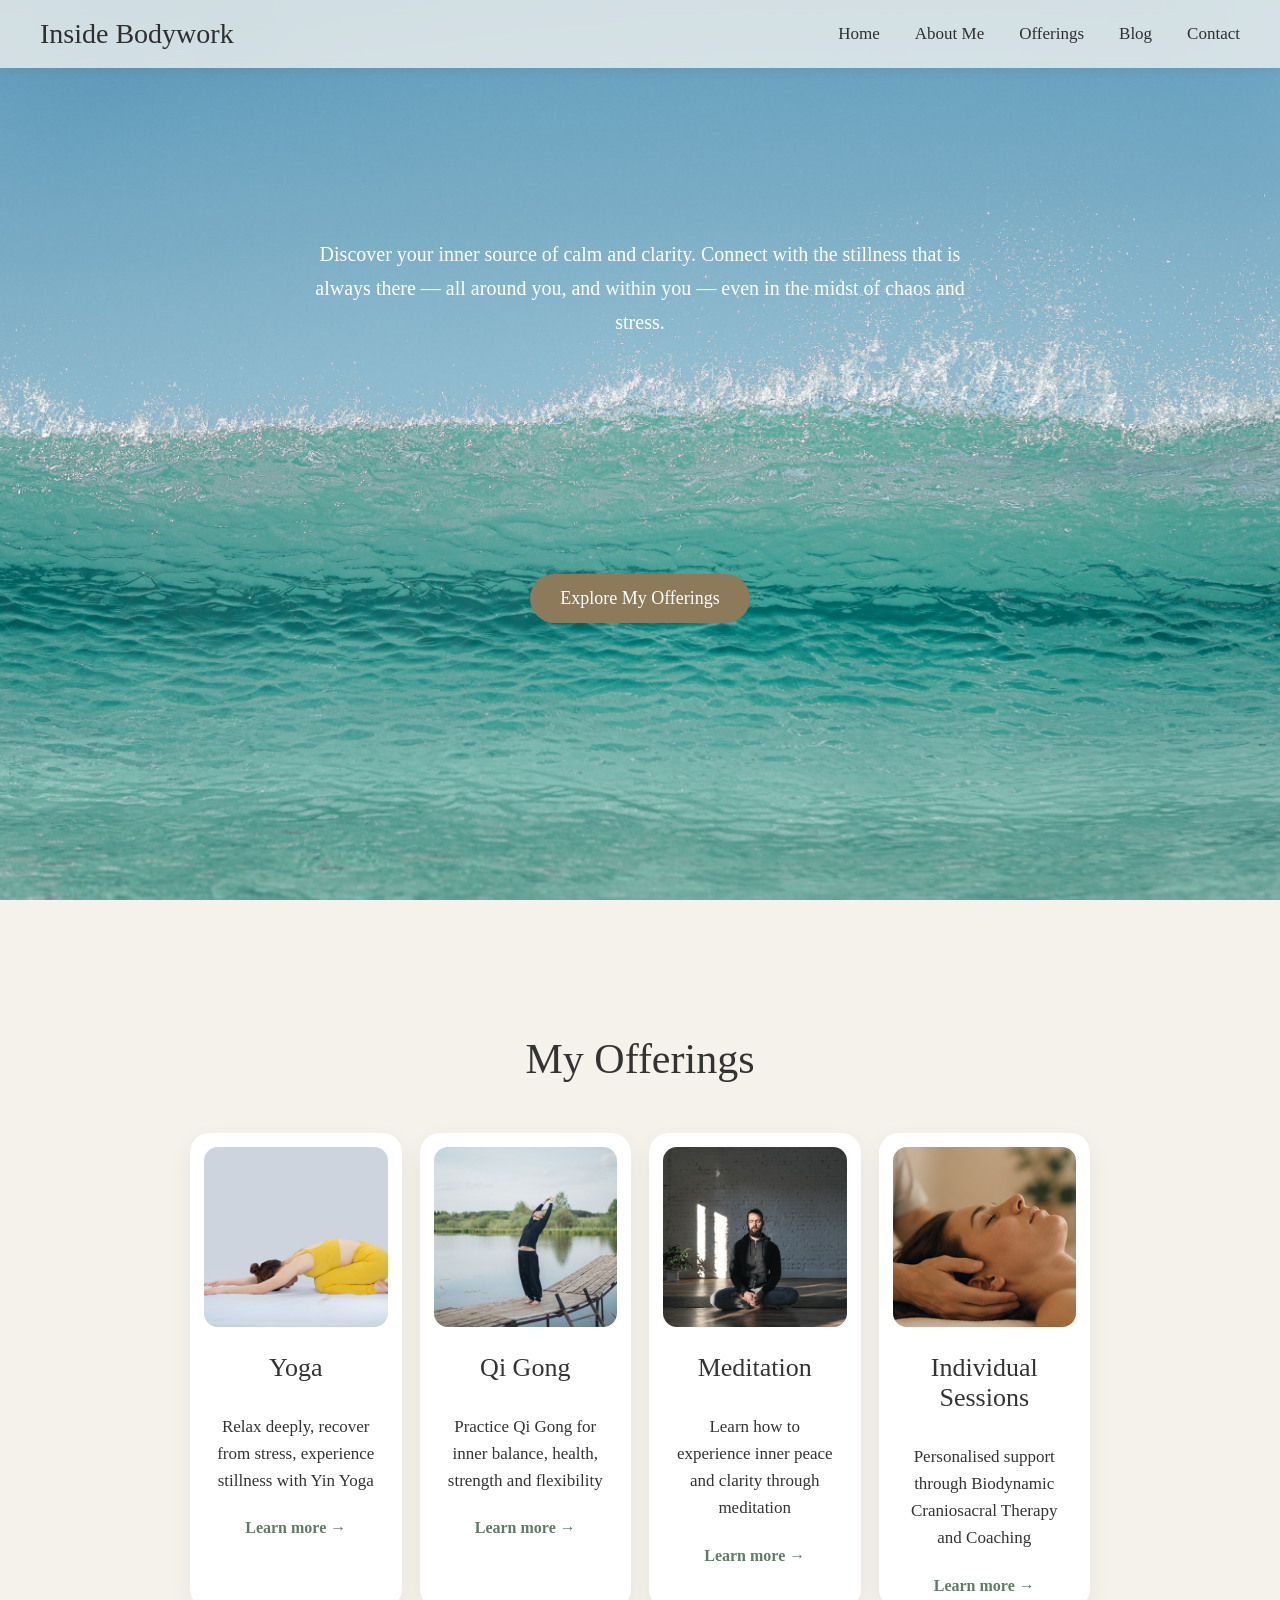
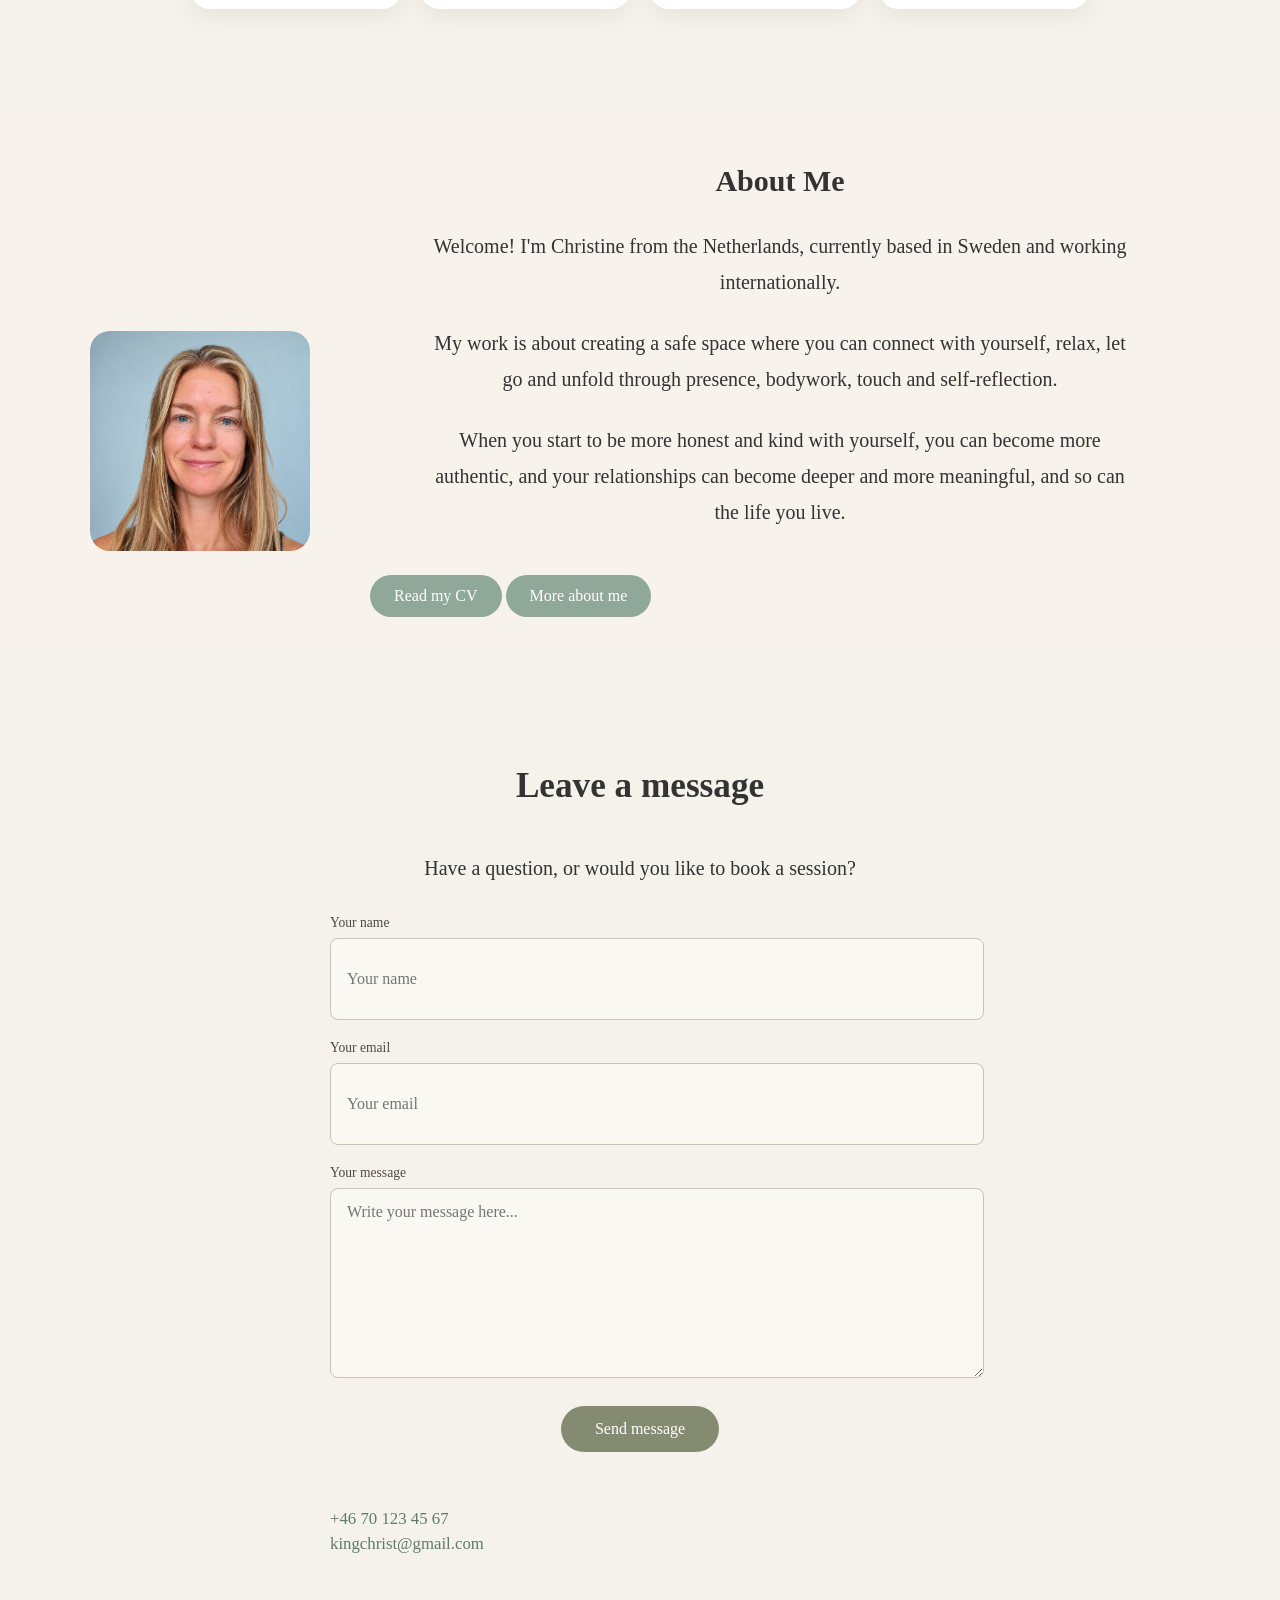
==== index.html @ ffc97d66 "f" ====
<!DOCTYPE html>
<html lang="sv">
<head>
    <meta charset="UTF-8">
    <meta name="viewport" content="width=device-width, initial-scale=1.0">
    <title>Hitta tillbaka till dig själv</title>

    <link rel="stylesheet" href="css/style.css">
</head>

<body>

<header>
    <nav>
        <div class="logo">Inside Bodywork</div>

        <div class="menu-toggle">☰</div>

<ul class="menu">
    <li><a href="#home">Home</a></li>
    <li><a href="#about">About Me</a></li>
    <li><a href="#offerings">Offerings</a></li>
    <li><a href="blog.html">Blog</a></li>
    <li><a href="#contact">Contact</a></li>
</ul>
    </nav>
</header>


<!-- HOME -->
<section id="home" class="hero">


<p>
Discover your inner source of calm and clarity. Connect with the stillness that is always there — all around you, and within you — even in the midst of chaos and stress.
</p>

<!--
<a href="read-more.html" class="read-more">
    Read more
</a>
-->

    <a href="#offerings" class="button">Explore My Offerings</a>


</section>


<!-- MY OFFERINGS -->
<section id="offerings" class="offerings">

    <h2>My Offerings</h2>

    <div class="offering-cards">

        <div class="offering-card">
            <img src="images/Yoga.jpg" alt="Yoga">
            <h3>Yoga</h3>

            <p>
                Relax deeply, recover from stress, experience stillness with Yin Yoga
            </p>

            <a href="yoga.html" class="offering-link">Learn more →</a>
        </div>


        <div class="offering-card">
            <img src="images/QiGong2.jpg" alt="Qi Gong">
            <h3>Qi Gong</h3>

            <p>
                Practice Qi Gong for inner balance, health, strength and flexibility
            </p>

            <a href="QiGong.html" class="offering-link">Learn more →</a>
        </div>


        <div class="offering-card">
            <img src="images/Meditate2.jpg" alt="Meditation">
            <h3>Meditation</h3>

            <p>
                Learn how to experience inner peace and clarity through meditation 
        
            </p>

            <a href="meditation.html" class="offering-link">Learn more →</a>
        </div>


        <div class="offering-card individual">
            <img src="images/Cranio3.png" alt="Individual Sessions">
            <h3>Individual Sessions</h3>

            <p>
                Personalised support through Biodynamic Craniosacral Therapy and Coaching
            </p>

            <a href="individual-sessions.html" class="offering-link">
                Learn more →
            </a>
        </div>

    </div>

</section>


<!-- ABOUT ME -->
<section id="about" class="about">

    <div class="about-container">

        <div class="about-image">
            <img src="images/MEprofile.png" alt="Christine">
        </div>

        <div class="about-text">

            <h2>About Me</h2>

 <p>Welcome! I'm Christine from the Netherlands, currently based in Sweden and working internationally.</p>

<p>
    My work is about creating a safe space where you can
    connect with yourself, relax, let go and unfold through presence,
    bodywork, touch and self-reflection.
</p>

<p>
    When you start to be more honest and kind with yourself, you can become
    more authentic, and your relationships can become deeper and more meaningful,
    and so can the life you live.
</p>
            <a href="CV.html" class="about-button">
    Read my CV
</a>

<a href="MoreAboutMe.html" class="about-button">
    More about me
</a>

        </div>

    </div>

</section>


<!-- CONTACT -->
<section id="contact" class="contact">

    <h2>Leave a message</h2>

    <p>
    <p>
    Have a question, or would you like to book a session?
</p>
    </p>

    <form
    action="https://formspree.io/f/xnpnvbzo"
    method="POST"
    class="contact-form"
>

        <div class="contact-field">
            <label for="name">Your name</label>
            <input
                type="text"
                id="name"
                name="name"
                placeholder="Your name"
                required
            >
        </div>

        <div class="contact-field">
            <label for="email">Your email</label>
            <input
                type="email"
                id="email"
                name="email"
                placeholder="Your email"
                required
            >
        </div>

        <div class="contact-field">
            <label for="message">Your message</label>
            <textarea
                id="message"
                name="message"
                rows="6"
                placeholder="Write your message here..."
                required
            ></textarea>
        </div>

        <button type="submit" class="contact-button">
            Send message
        </button>

    </form>

    <div class="contact-details">

        <p>
            <a href="tel:+46701234567">
                +46 70 123 45 67
            </a>
        </p>

        <p>
            <a href="mailto:kingchrist@gmail.com">
                kingchrist@gmail.com
            </a>
        </p>



    </div>

</section>


<script>

const menuToggle = document.querySelector(".menu-toggle");
const menu = document.querySelector(".menu");

// Open and close the main menu
menuToggle.addEventListener("click", (event) => {
    event.stopPropagation();
    menu.classList.toggle("active");

    if (menu.classList.contains("active")) {
        menuToggle.textContent = "✕";
    } else {
        menuToggle.textContent = "☰";
    }
});

// Menu items
document.querySelectorAll(".menu > li > a").forEach(link => {

    link.addEventListener("click", function(e) {

        const parent = this.parentElement;

        // If this menu item has a submenu
        if (parent.classList.contains("dropdown")) {

            if (window.innerWidth <= 768) {
                e.preventDefault();
                parent.classList.toggle("open");
            }

            return;
        }

        // If this menu item has no submenu, close the menu
    menu.classList.remove("active");
menuToggle.textContent = "☰";

    });
});


// Submenu items
document.querySelectorAll(".submenu a").forEach(link => {

    link.addEventListener("click", () => {
        menu.classList.remove("active");
        menuToggle.textContent = "☰";
    });

});
// Close menu when clicking outside
document.addEventListener("click", (event) => {
    if (
        menu.classList.contains("active") &&
        !menu.contains(event.target) &&
        !menuToggle.contains(event.target)
    ) {
        menu.classList.remove("active");
        menuToggle.textContent = "☰";
    }
});
</script>

</body>
</html>
---- css/style.css ----
body {
    margin: 0;
    background: #f5f2eb;
    color: #333;
    font-family: Georgia, serif;
}

h1 {
    text-align: center;
    margin-top: 120px;
    font-size: 60px;
    font-weight: normal;
}

p {
    width: 700px;
    max-width: 90%;
    margin: 30px auto;
    text-align: center;
    font-size: 20px;
    line-height: 1.7;
}

/* ---------- Navigation ---------- */

header {
    position: fixed;
    top: 0;
    width: 100%;
    background: rgba(248,246,242,0.75);
    backdrop-filter: blur(8px);
    box-shadow: 0 2px 12px rgba(0,0,0,0.06);
    z-index: 1000;
}

nav {
    max-width: 1200px;
    margin: auto;
    padding: 18px 40px;
    display: flex;
    justify-content: space-between;
    align-items: center;
    position: relative;
}

.logo {
    font-size: 28px;
    font-weight: 500;
    color: #2F2F2F;
}

.menu {
    display: flex;
    list-style: none;
    gap: 35px;
    margin: 0;
    padding: 0;
}

.menu li {
    list-style: none;
}

.menu a {
    text-decoration: none;
    color: #2F2F2F;
    font-size: 17px;
    transition: color .3s;
}

.menu a:hover {
    color: #6F8A69;
}

.menu-toggle {
    display: none;
    font-size: 32px;
    cursor: pointer;
}

/* ---------- Dropdown menu ---------- */

.dropdown {
    position: relative;
}

.submenu {
    display: none;
    position: absolute;
    top: 100%;
    left: 0;
    background: white;
    min-width: 240px;
    list-style: none;
    padding: 10px 0;
    margin: 0;
    border-radius: 10px;
    box-shadow: 0 8px 20px rgba(0,0,0,0.12);
    z-index: 1000;
}

.submenu li {
    padding: 0;
}

.submenu a {
    display: block;
    padding: 12px 20px;
    color: #2F2F2F;
    text-decoration: none;
    font-size: 16px;
}

.submenu a:hover {
    background: #f8f5ef;
    color: #6F8A69;
}

.dropdown:hover .submenu {
    display: block;
}

/* ---------- Mobile navigation ---------- */

@media (max-width: 768px) {

    nav {
        padding: 18px 20px;
    }

    .menu-toggle {
        display: block;
    }

    .menu {
        display: none;
        position: absolute;
        top: 70px;
        left: 0;
        right: 0;
        width: 100%;
        background: #f8f5ef;
        flex-direction: column;
        align-items: center;
        gap: 22px;
        padding: 25px 0;
        box-shadow: 0 10px 20px rgba(0,0,0,.08);
    }

    .menu.active {
        display: flex;
    }

    .dropdown {
        width: 100%;
        text-align: center;
    }

    .dropdown.open .submenu {
        display: block;
    }

    .dropdown > a {
        cursor: pointer;
    }

    .submenu {
        position: static;
        width: 90%;
        margin: 10px auto 0;
        padding: 8px 0;
        background: #fff;
        border-radius: 14px;
        box-shadow: 0 8px 18px rgba(0,0,0,0.08);
    }

    .submenu li {
        width: 100%;
    }

    .submenu a {
        display: block;
        padding: 14px 18px;
        text-align: center;
        font-size: 16px;
        color: #444;
        border-bottom: 1px solid #ececec;
    }

    .submenu li:last-child a {
        border-bottom: none;
    }

    .submenu a:hover {
        background: #f8f5ef;
        color: #6F8A69;
    }
}

/* ---------- Hero ---------- */

.hero {
    height: 100vh;
    background-image: url("../images/Sea (2).jpg");
    background-size: cover;
    background-position: center;
    background-repeat: no-repeat;
    display: flex;
    flex-direction: column;
    justify-content: center;
    align-items: center;
    text-align: center;
    color: white;
    position: relative;
}

.hero::before {
    content: "";
    position: absolute;
    inset: 0;
    pointer-events: none;
}

.hero h1,
.hero p,
.hero .button {
    position: relative;
    z-index: 2;
}

.hero h1 {
    font-size: 40px;
}

.button {
    display: inline-block;
    margin-top: 35px;
    padding: 14px 30px;
    background: #8C7A5B;
    color: white;
    text-decoration: none;
    border-radius: 30px;
    font-size: 18px;
    transition: background 0.3s ease;
}

.button:hover {
    background: #5b7356;
}

/* ---------- About ---------- */

.about {
    padding: 30px 40px;
    background: #F7F2EB;
}

.about h2 {
    text-align: center;
    font-size: 30px;
    margin-bottom: 30px;
}

.about p {
    max-width: 800px;
    margin: 0 auto;
    text-align: center;
    font-size: 20px;
    line-height: 1.8;
}

.about-container {
    max-width: 1100px;
    margin: 0 auto;
    display: flex;
    align-items: center;
    gap: 60px;
}

.about-image img {
    width: 220px;
    height: auto;
    border-radius: 20px;
    margin-top: 130px;
}

.about-text {
    flex: 1;
}

/* ---------- How I Work ---------- */

.how {
    padding: 120px 40px;
    background: #f8f5ef;
    text-align: center;
}

.how h2 {
    font-size: 32px;
    margin-bottom: 70px;
}

.cards {
    max-width: 1200px;
    margin: auto;
    display: flex;
    gap: 30px;
    justify-content: center;
    flex-wrap: wrap;
}

.card {
    background: white;
    width: 320px;
    padding: 40px 30px;
    border-radius: 18px;
    box-shadow: 0 10px 25px rgba(0,0,0,0.08);
    transition: 0.3s;
}

.card:hover {
    transform: translateY(-8px);
    box-shadow: 0 20px 40px rgba(0,0,0,0.12);
}

.card h3 {
    margin-bottom: 20px;
    font-size: 26px;
}

.card p {
    margin: 0;
    font-size: 18px;
    line-height: 1.8;
}

/* ---------- Mobile homepage ---------- */

@media (max-width: 768px) {

    .about-container {
        display: flex;
        flex-direction: column;
        align-items: center;
        gap: 30px;
        width: 100%;
        max-width: 100%;
    }

    .about-image {
        margin-bottom: 30px;
    }

    .about-image img {
        width: 180px;
        margin-top: 40px;
    }

    .about-text {
        flex: none;
        width: 100%;
        max-width: 100%;
        padding: 0 20px;
        box-sizing: border-box;
    }

    .about p {
        width: auto;
        max-width: 100%;
        font-size: 20px;
    }

    .cards {
        flex-direction: column;
        align-items: center;
    }

    .card {
        width: 90%;
        margin-bottom: 25px;
    }

    .hero h1 {
        font-size: 40px;
    }

    .hero p {
        width: 90%;
        font-size: 20px;
    }

    .button {
        font-size: 20px;
        padding: 18px 30px;
    }
}

/* ---------- Construction message ---------- */

.construction {
    text-align: center;
    font-size: 20px;
    color: #c5c5c5 !important;
    margin-top: 30px;
    font-style: italic;
    letter-spacing: 0.5px;
}

/* ---------- Therapy section ---------- */

.therapy-section {
    max-width: 900px;
    margin: 0 auto;
    padding: 60px 20px;
    scroll-margin-top: 0px;
}

.therapy-image {
    display: flex;
    justify-content: center;
    margin: 40px 0;
}

.therapy-image img {
    width: 100%;
    max-width: 500px;
    height: auto;
    border-radius: 12px;
}

.therapy-content h2 {
    text-align: center;
    margin-bottom: 30px;
    font-size: 28px;
}

.therapy-content p {
    line-height: 1.8;
    margin-bottom: 22px;
}

/* ---------- Blog ---------- */

.blog-post {
    max-width: 900px;
    margin: 80px auto;
    background: white;
    border-radius: 18px;
    overflow: hidden;
    box-shadow: 0 10px 30px rgba(0,0,0,.08);
}

.blog-image {
    width: 50%;
    display: block;
    margin: 30px auto;
    border-radius: 12px;
}

.blog-post h2 {
    margin: 35px 40px 10px;
    font-size: 42px;
}

.blog-date {
    margin: 0 40px 20px;
    color: #888;
    font-style: italic;
}

.blog-post p {
    margin: 0 40px 30px;
    line-height: 1.8;
}

.blog-post .button {
    margin: 0 40px 40px;
    display: inline-block;
}

/* ---------- About / CV button ---------- */

.about-button {
    display: inline-block;
    margin-top: 20px;
    padding: 12px 24px;
    background-color: #8fa89a;
    color: white;
    text-decoration: none;
    border-radius: 25px;
    font-size: 16px;
    transition: all 0.3s ease;
}

.about-button:hover {
    background-color: #718c7e;
    transform: translateY(-2px);
}

/* ---------- CV page ---------- */

.cv-page {
    max-width: 900px;
    margin: 60px auto;
    padding: 0 40px;
    text-align: left;
}

.cv-page h1 {
    text-align: center;
    font-size: 48px;
    margin-bottom: 25px;
}

.cv-page h2 {
    text-align: left;
    font-size: 25px;
    margin-top: 50px;
    margin-bottom: 25px;
    text-decoration: underline;
}

.cv-page h2.cv-subtitle {
    text-decoration: none !important;
    font-size: 21px;
}

.cv-page h3 {
    text-align: left;
    font-size: 20px;
    margin-top: 35px;
    margin-bottom: 18px;
}

.cv-page .cv-intro {
    text-align: left;
    font-size: 17px;
    line-height: 1.5;
    margin-top: 0;
    margin-bottom: 8px;
}

.cv-page p {
    text-align: left;
    font-size: 16px;
    line-height: 1.5;
    margin: 0 0 8px 0;
}

/* ---------- CV mobile ---------- */

@media (max-width: 768px) {

    .cv-page {
        padding: 0 20px;
    }

    .cv-page .cv-intro {
        width: 100%;
        max-width: 100%;
        box-sizing: border-box;
    }
}
.therapy-title {
    font-size: 32px;
    font-weight: normal;
}
/* ---------- Approach page ---------- */

.approach-page {
    max-width: 800px;
    margin: 100px auto;
    padding: 40px;
    text-align: center;
}

.approach-page h1 {
    margin-top: 0;
    font-size: 42px;
    font-weight: normal;
    line-height: 1.3;
}

.approach-page p {
    max-width: 700px;
    font-size: 19px;
    line-height: 1.8;
    margin: 30px auto;
}

.approach-page .about-button {
    margin-top: 30px;
}
/* My Offerings */

.offerings {
    padding: 100px 40px;
    background: #f5f2eb;
    text-align: center;
}

.offerings h2 {
    font-size: 42px;
    font-weight: normal;
    margin-bottom: 50px;
}

.offering-cards {
    width: 900px;
    max-width: 90%;
    margin: 0 auto;
    display: grid;
    grid-template-columns: repeat(4, minmax(0, 1fr));
    gap: 18px;
}

.offering-card {
    background: #ffffff;
    padding: 14px;
    border-radius: 20px;
    box-shadow: 0 8px 25px rgba(0, 0, 0, 0.06);
}


.offering-card img {
    width: 100%;
    height: 180px;
    object-fit: cover;
    object-position: center 70%;
    border-radius: 14px;
}

.offering-card h3 {
    font-size: 26px;
    font-weight: normal;
    margin: 22px 0 15px;
}

.offering-card p {
    font-size: 17px;
    line-height: 1.6;
    margin-bottom: 25px;
}

.offering-link {
    color: #607b68;
    text-decoration: none;
    font-weight: bold;
}

@media (max-width: 600px) {

    .offering-cards {
        grid-template-columns: 1fr;
        width: 100%;
        max-width: 300px;
        margin: 0 auto;
    }

    .offering-card {
        min-width: 0;
    }

    .approach-page p {
        max-width: 320px;
        margin-left: auto;
        margin-right: auto;
    }

    .approach-page h1 {
        font-size: 32px;
    }
 .hero {
    padding-top: 80px;
    box-sizing: border-box;
}   

}
.contact a {
    color: #607b68;
    text-decoration: none;
}

.contact a:hover {
    color: #4f6856;
}
.contact {
    text-align: center;
}

.contact h2 {
    text-align: center;
}

/* Contact form */

.contact-form {
    max-width: 650px;
    margin: 40px auto 60px;
    display: flex;
    flex-direction: column;
    gap: 22px;
    text-align: left;
}

.contact-field {
    display: flex;
    flex-direction: column;
    gap: 8px;
}

.contact-field label {
    font-size: 0.95rem;
}

.contact-field input,
.contact-field textarea {
    width: 100%;
    padding: 15px 16px;
    border: 1px solid #c9c2b5;
    border-radius: 8px;
    background: #f8f5ef;
    font-family: inherit;
    font-size: 1rem;
    color: inherit;
    outline: none;
}

.contact-field textarea {
    min-height: 150px;
    resize: vertical;
}

.contact-field input:focus,
.contact-field textarea:focus {
    border-color: #8b8878;
}

.contact-button {
    align-self: center;
    padding: 15px 38px;
    border: none;
    border-radius: 50px;
    background: #7d8268;
    color: white;
    font-family: inherit;
    font-size: 1rem;
    cursor: pointer;
    transition: opacity 0.2s ease;
}

.contact-button:hover {
    opacity: 0.85;
}

.contact-details {
    margin-top: 30px;
    text-align: center;
}

/* Refined contact section */

.contact {
    padding: 90px 20px 70px;
    text-align: center;
}

.contact h2 {
    font-size: 2.2rem;
    margin-bottom: 20px;
}

.contact > p:first-of-type {
    margin-bottom: 45px;
}

.contact-form {
    max-width: 620px;
    margin: 0 auto 55px;
    display: flex;
    flex-direction: column;
    gap: 20px;
    text-align: left;
}

.contact-field {
    display: flex;
    flex-direction: column;
    gap: 7px;
}

.contact-field label {
    font-size: 0.85rem;
    color: #4f4a42;
}

.contact-field input,
.contact-field textarea {
    width: 100%;
    padding: 14px 16px;
    border: 1px solid #c9c2b5;
    border-radius: 8px;
    background: #faf8f3;
    font-family: inherit;
    font-size: 1rem;
    color: #3f3a34;
}

.contact-field input {
    height: 52px;
}

.contact-field textarea {
    min-height: 160px;
}

.contact-field input:focus,
.contact-field textarea:focus {
    border-color: #8b8878;
    outline: none;
}

.contact-button {
    align-self: center;
    margin-top: 8px;
    padding: 14px 34px;
    border: none;
    border-radius: 50px;
    background: #858b70;
    color: white;
    font-family: inherit;
    font-size: 1rem;
    cursor: pointer;
}

.contact-button:hover {
    opacity: 0.88;
}

.contact-details {
    text-align: left;
    font-size: 0.9rem;
    line-height: 1.8;
    margin-top: 10px;
}

.contact-details p {
    margin: 8px 0;
}
/* Align contact details to the left */
.contact .contact-details {
    max-width: 620px;
    margin: 20px auto 0;
    text-align: left !important;
}

.contact .contact-details p {
    text-align: left !important;
    margin: 10px 0;
}
.contact > p:first-of-type {
    font-size: 1rem;
}
.contact .contact-details {
    max-width: 620px;
    margin: 25px auto 0;
    text-align: left;
    font-size: 0.82rem;
    line-height: 1.5;
}

.contact .contact-details p {
    margin: 4px 0;
}
/* Final contact details styling */

.contact .contact-details {
    max-width: 620px !important;
    margin: 25px auto 0 !important;
    text-align: left !important;
    font-size: 1.05rem !important;
    line-height: 1.4 !important;
}

.contact .contact-details p {
    margin: 2px 0 !important;
    padding: 0 !important;
    text-align: left !important;
    font-size: 1.05rem !important;
    line-height: 1.4 !important;
}

.contact .contact-details a {
    font-size: 1.05rem !important;
}
.hero > p:not(.construction) {
    transform: translateY(-120px);
}

.hero .button {
    transform: translateY(50px);
}

@media (max-width: 600px) {

    .hero > p:not(.construction) {
        position: relative;
        top: -30px;
    }

    .contact-form {
        max-width: 300px;
        margin: 0 auto;
    }

    .contact-form input,
    .contact-form textarea {
        width: 100%;
        box-sizing: border-box;
    }

   .contact-details {
    width: 300px;
    max-width: calc(100% - 40px);
    margin: 30px auto 0;
    text-align: left;
    box-sizing: border-box;
}

}
.more-about-me-page {
    text-align: center;
}
.cv-page h1 {
    font-size: 42px;
    font-weight: normal;
    text-align: left;
    margin-left: 0;
}
.about-text p {
    margin-bottom: 25px;
}
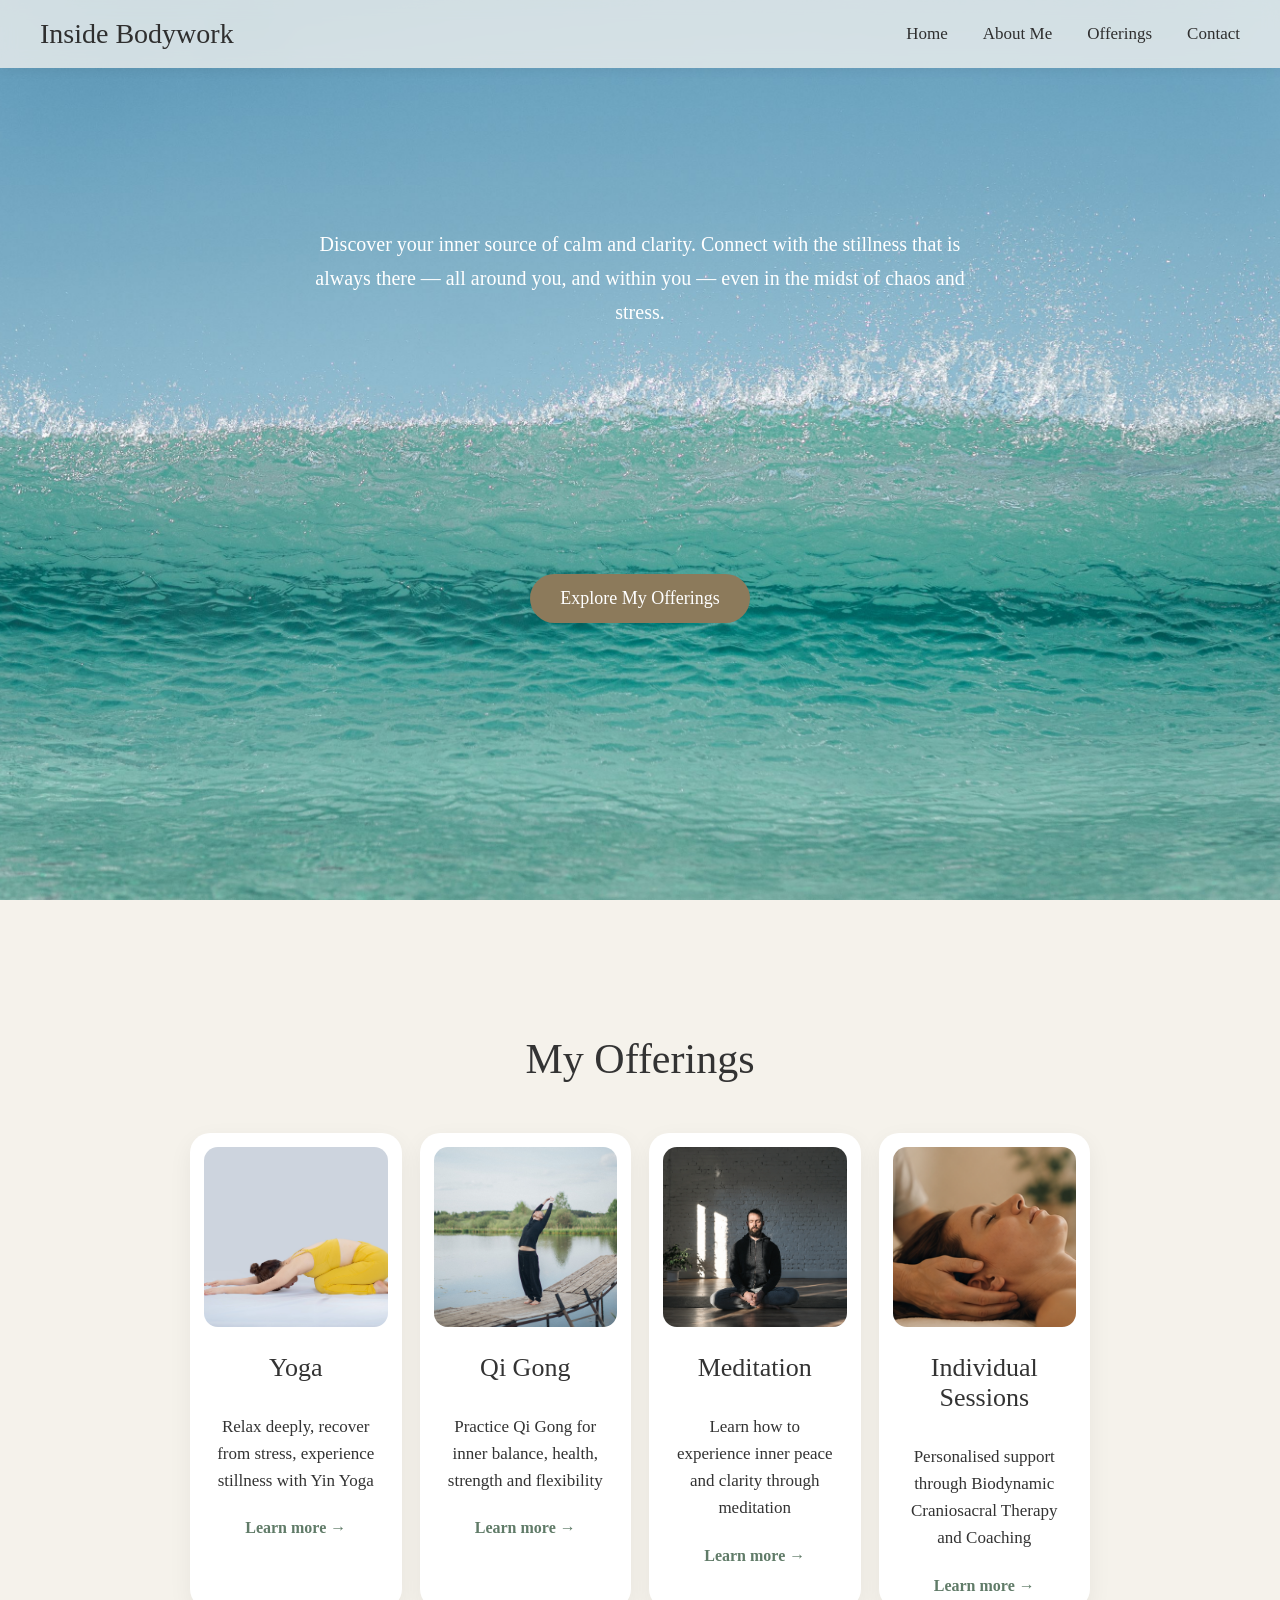
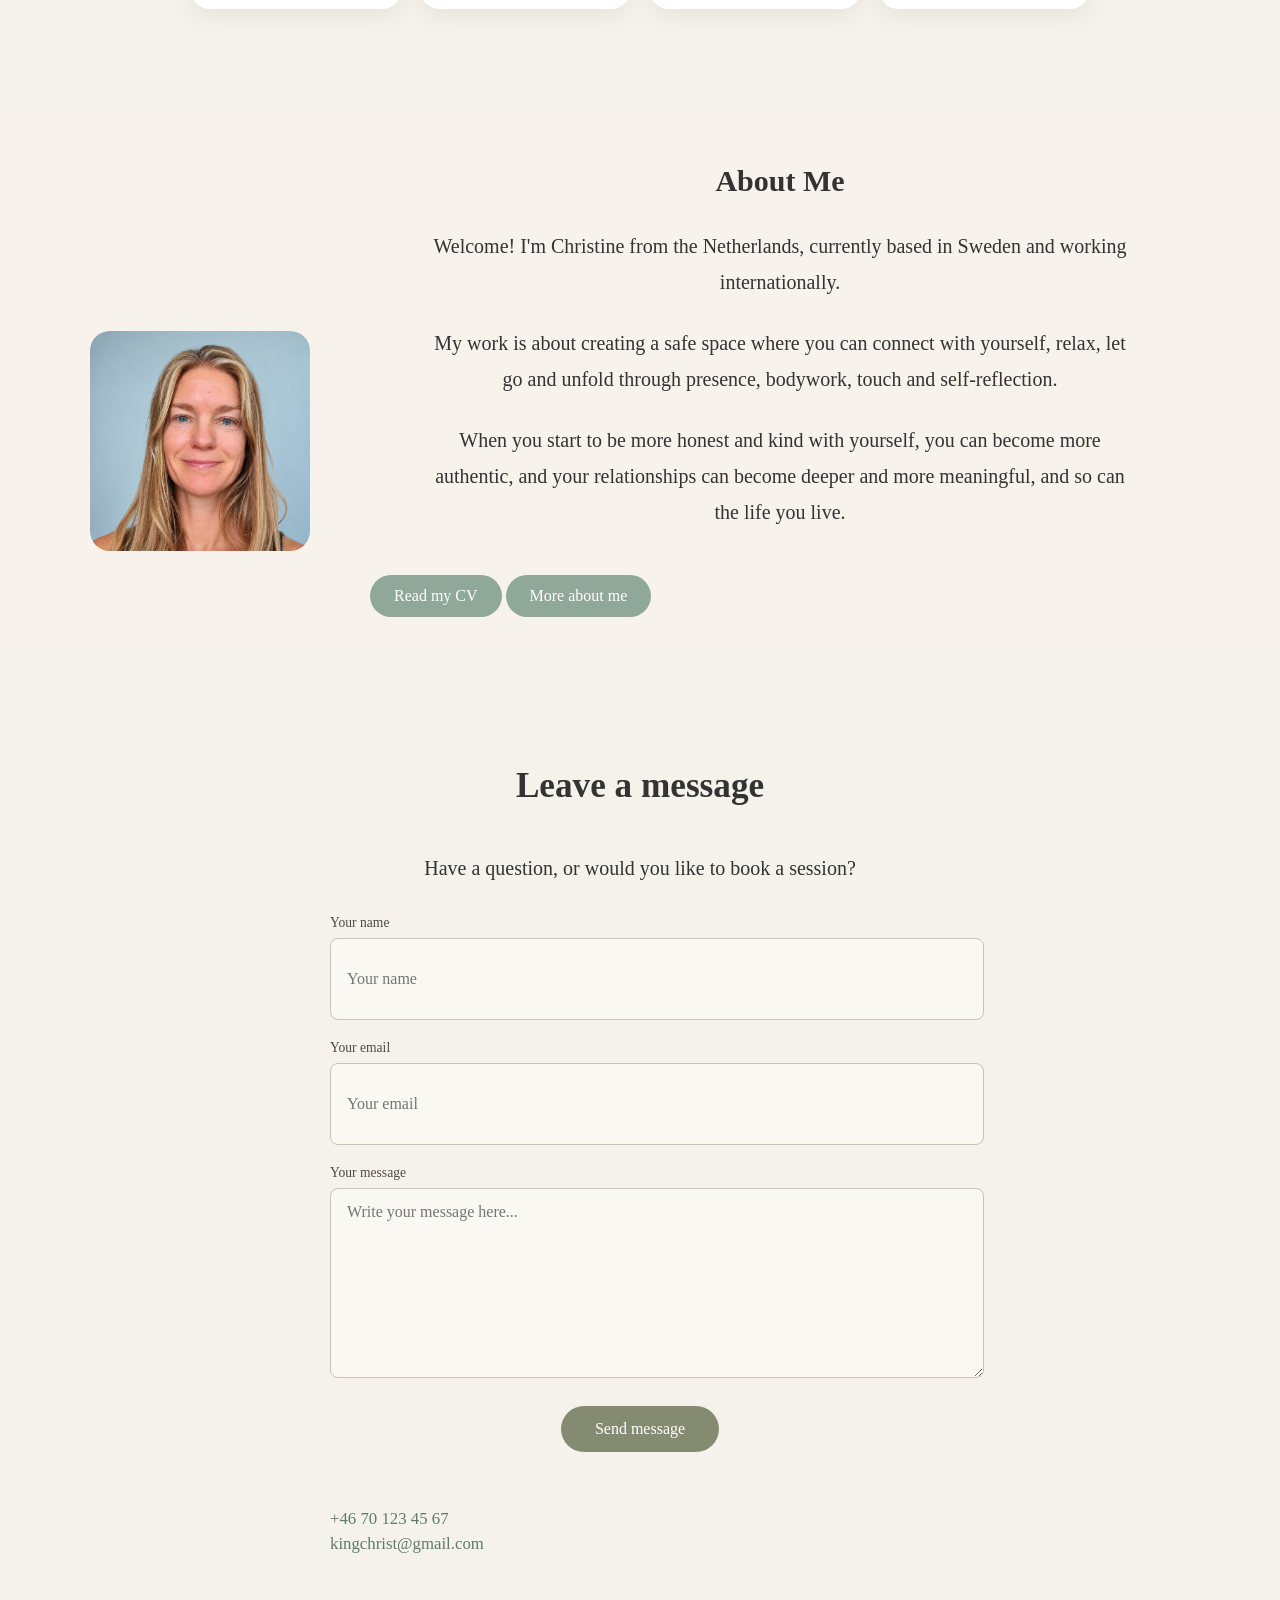
==== commit 152fa707: "g" ====
--- a/index.html
+++ b/index.html
@@ -20,7 +20,7 @@
     <li><a href="#home">Home</a></li>
     <li><a href="#about">About Me</a></li>
     <li><a href="#offerings">Offerings</a></li>
-    <li><a href="blog.html">Blog</a></li>
+    <!-- <li><a href="blog.html">Blog</a></li> -->
     <li><a href="#contact">Contact</a></li>
 </ul>
     </nav>
--- a/css/style.css
+++ b/css/style.css
@@ -895,7 +895,7 @@
     font-size: 1.05rem !important;
 }
 .hero > p:not(.construction) {
-    transform: translateY(-120px);
+    transform: translateY(-130px);
 }
 
 .hero .button {
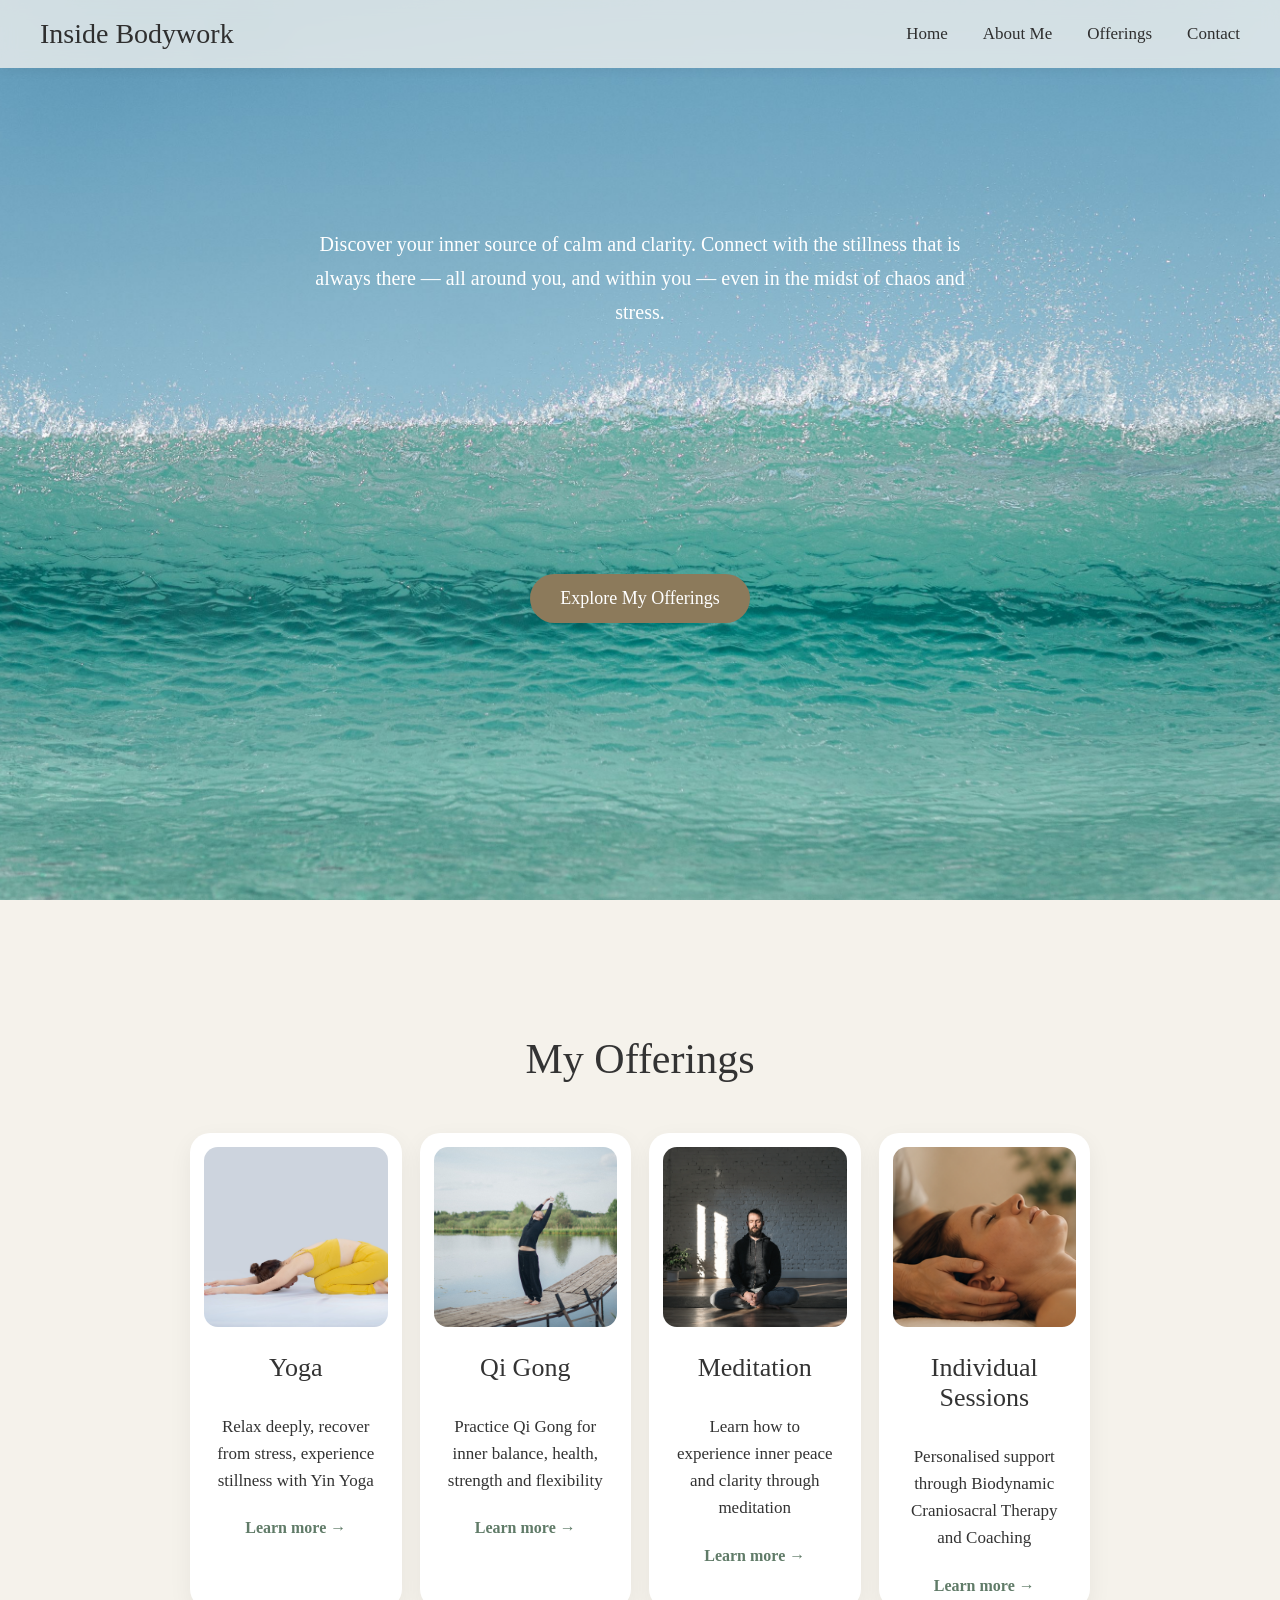
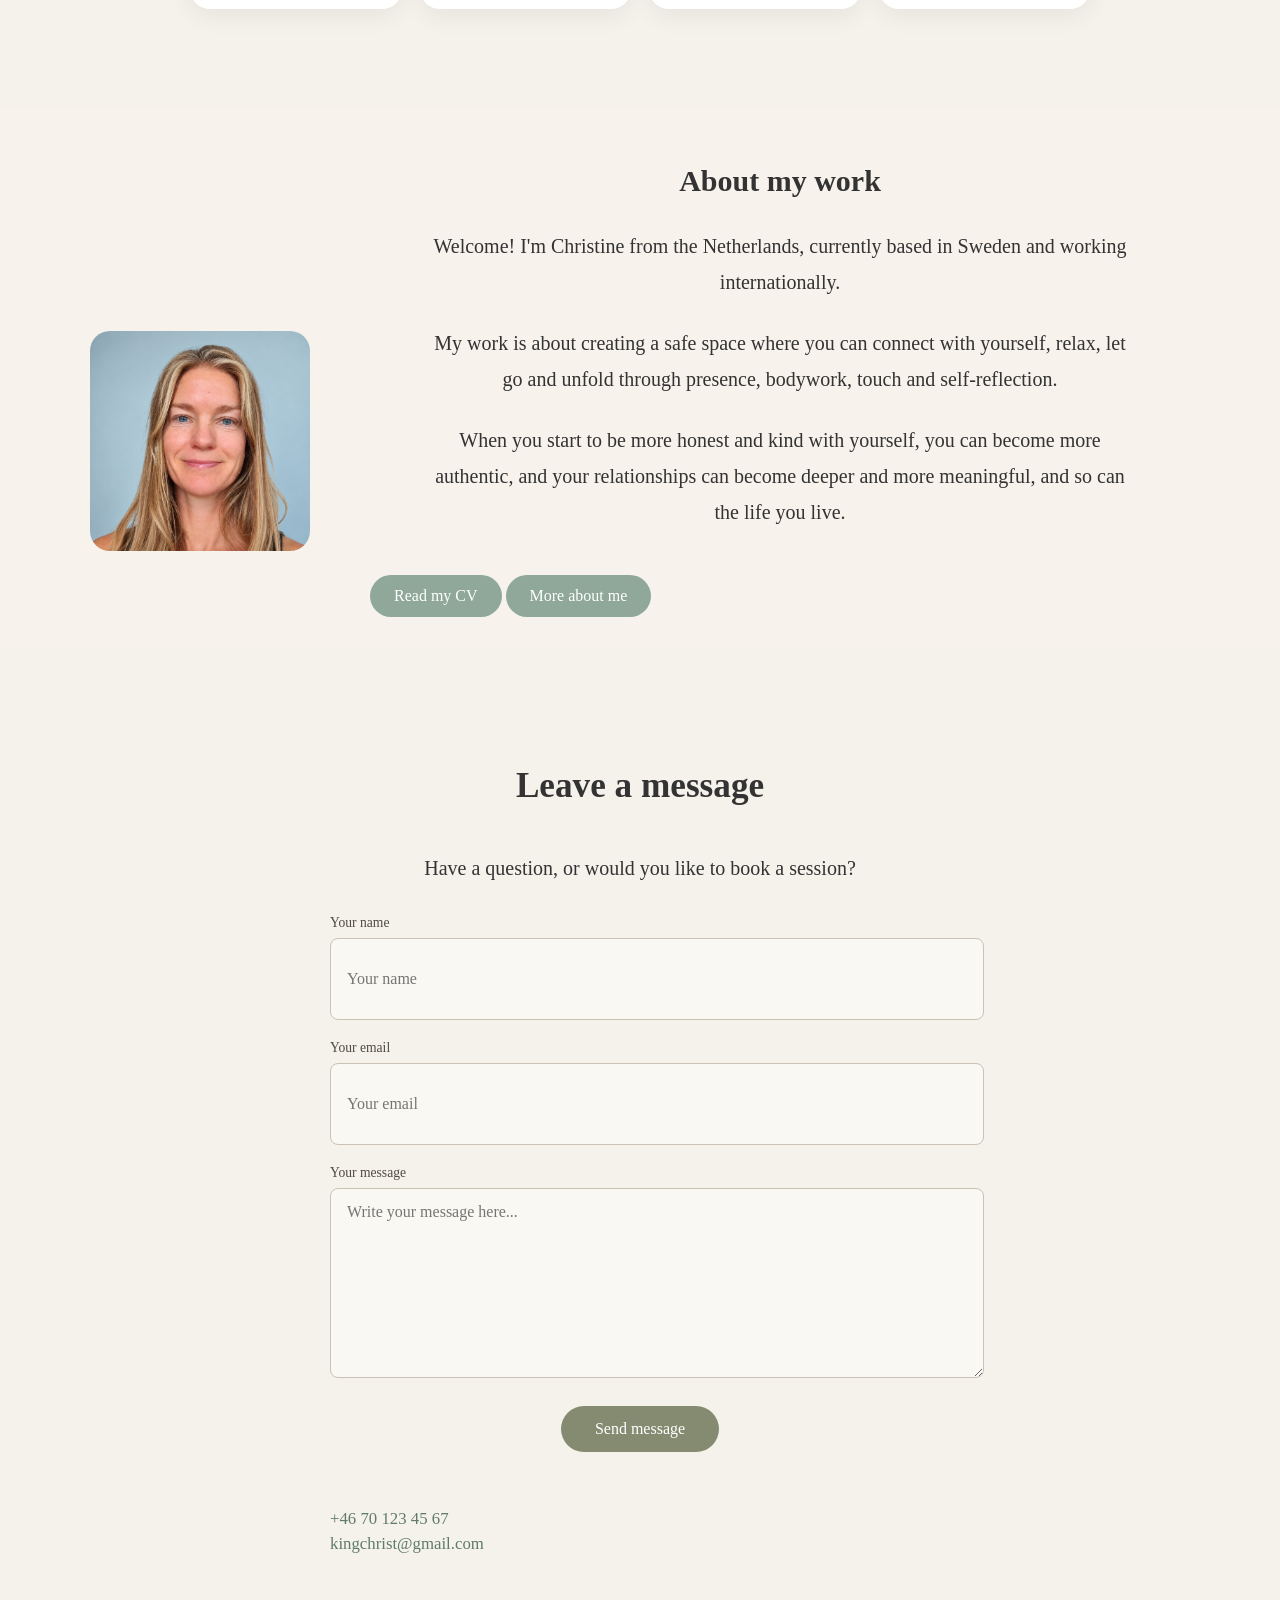
==== commit 33924773: "Update index.html" ====
--- a/index.html
+++ b/index.html
@@ -120,7 +120,7 @@
 
         <div class="about-text">
 
-            <h2>About Me</h2>
+            <h2>About my work</h2>
 
  <p>Welcome! I'm Christine from the Netherlands, currently based in Sweden and working internationally.</p>
 
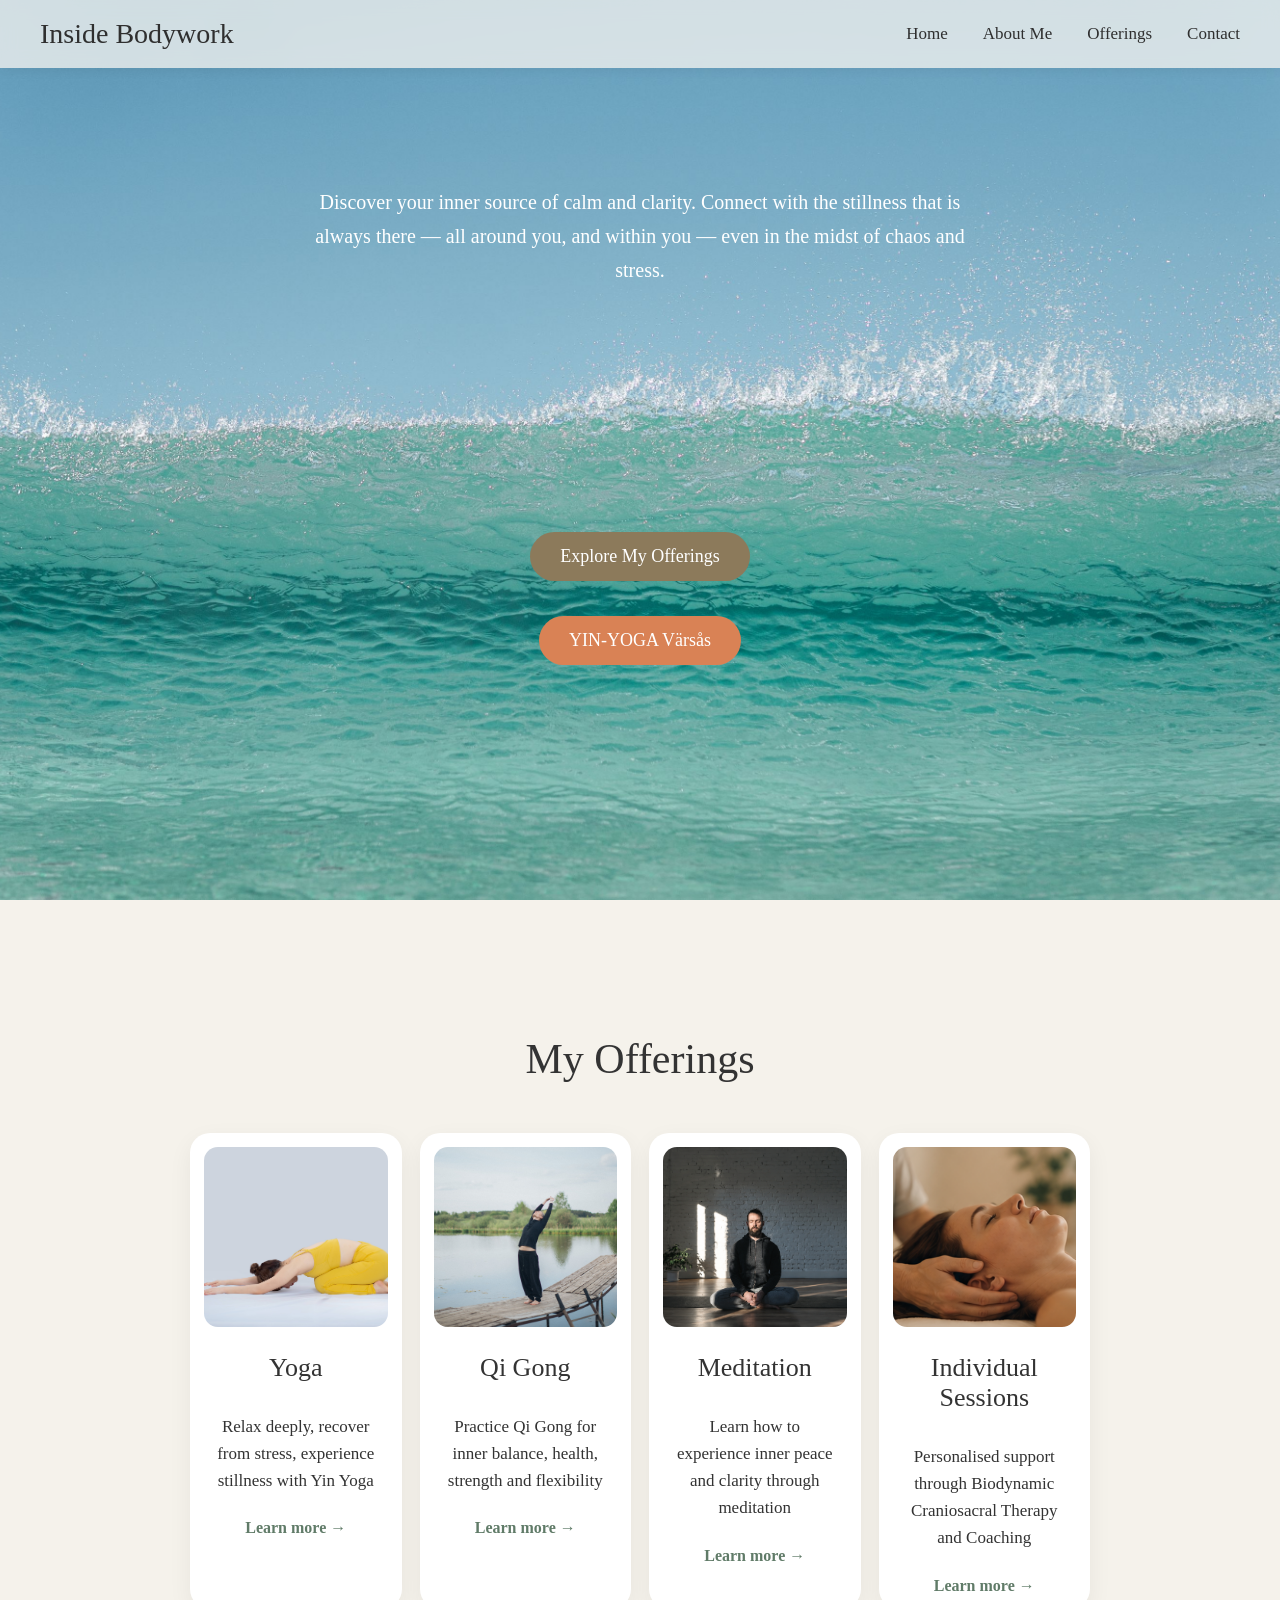
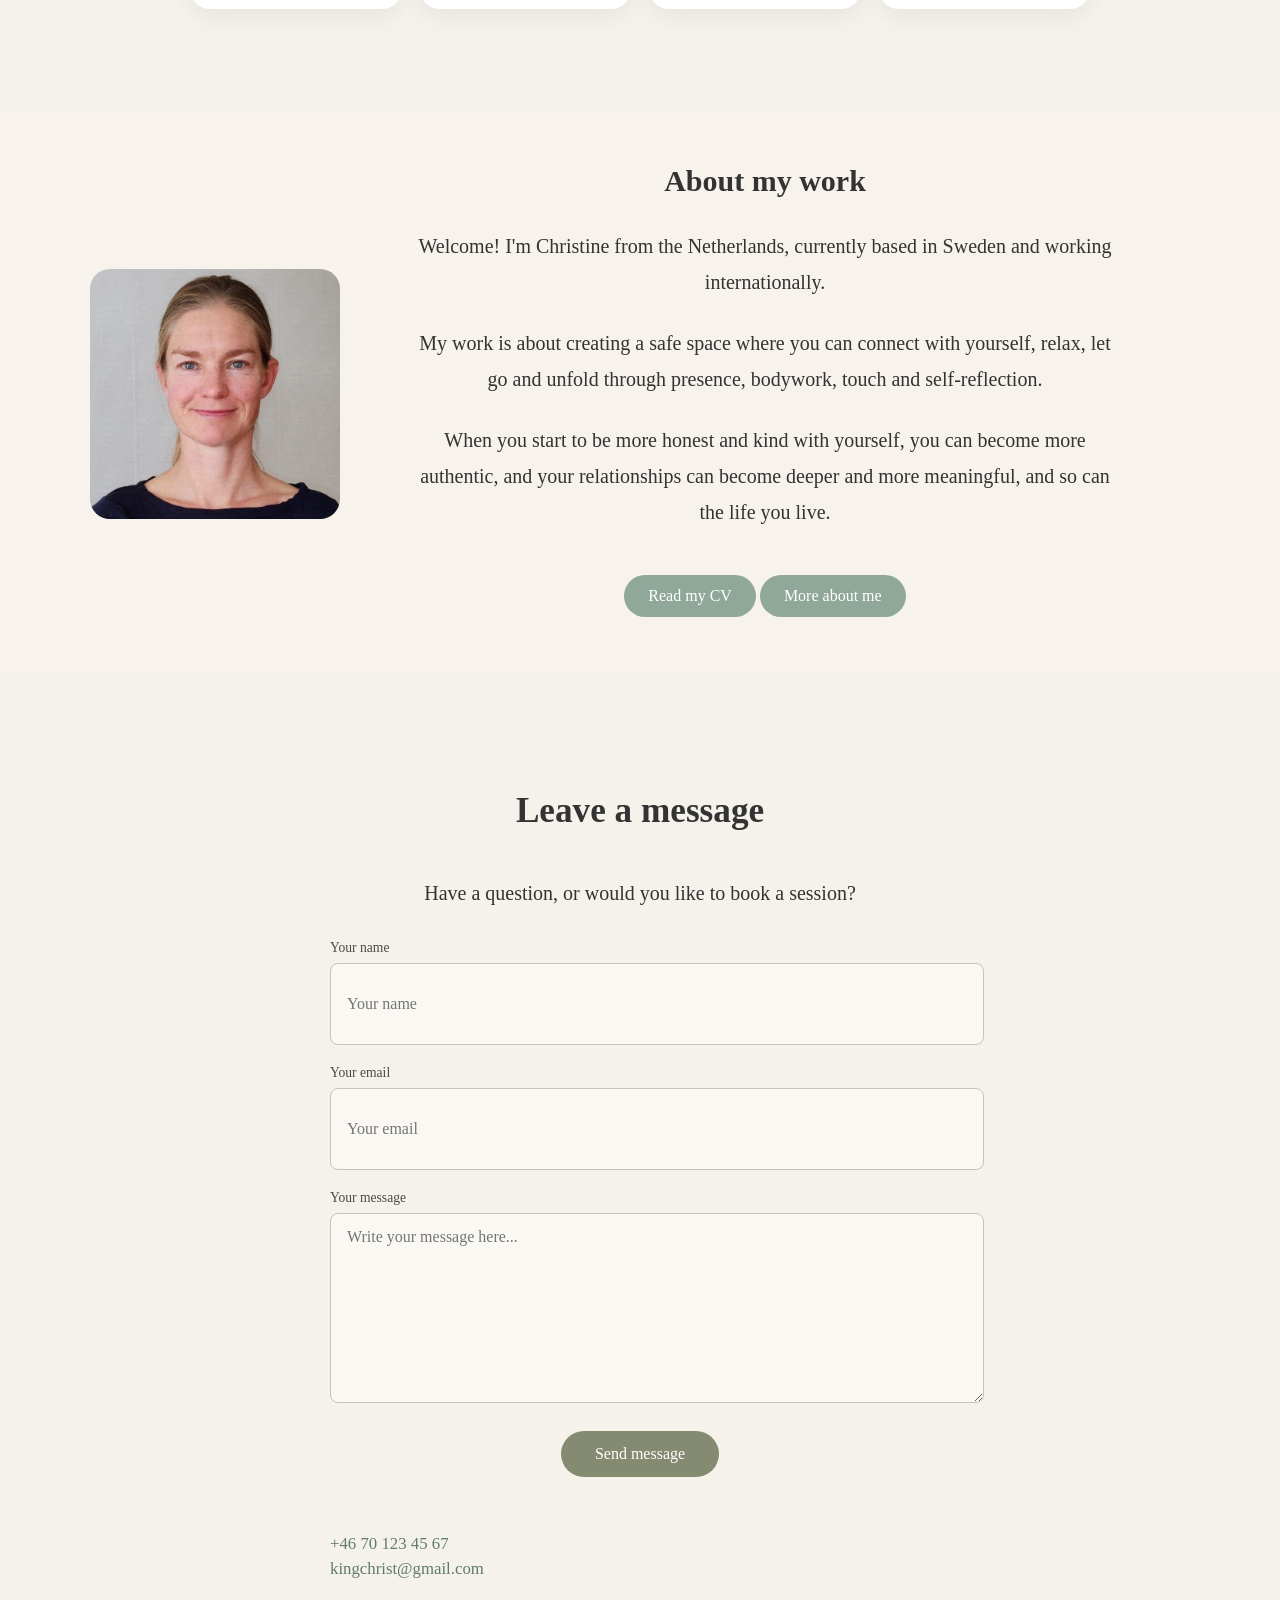
==== commit a0ec53eb: "j" ====
--- a/index.html
+++ b/index.html
@@ -41,8 +41,13 @@
 </a>
 -->
 
-    <a href="#offerings" class="button">Explore My Offerings</a>
-
+<a href="#offerings" class="button">
+    Explore My Offerings
+</a>
+
+<a href="yin-yoga-varsas.html" class="button orange-button">
+    YIN-YOGA Värsås
+</a>
 
 </section>
 
@@ -115,9 +120,7 @@
     <div class="about-container">
 
         <div class="about-image">
-            <img src="images/MEprofile.png" alt="Christine">
-        </div>
-
+<img src="images/Profil/ME1.png" alt="Christine">
         <div class="about-text">
 
             <h2>About my work</h2>
--- a/css/style.css
+++ b/css/style.css
@@ -940,4 +940,118 @@
 }
 .about-text p {
     margin-bottom: 25px;
-}+}
+.orange-button {
+    background-color: #D98255;
+    color: white;
+}
+
+.orange-button:hover {
+    background-color: #C46D43;
+}
+
+/* About section - centered profile photo */
+
+.about-container {
+    display: flex !important;
+    flex-direction: column !important;
+    align-items: center !important;
+}
+
+.about-image {
+    width: 100%;
+    display: flex;
+    justify-content: center;
+    margin-bottom: 25px;
+}
+
+.about-image img {
+    display: block;
+    width: 250px;
+    height: 250px;
+    object-fit: cover;
+    border-radius: 20px;
+}
+
+.about-text {
+    width: 100%;
+    max-width: 850px;
+    text-align: center;
+}
+/* Center all text in the Yin Yoga page */
+
+.yin-container {
+    max-width: 900px;
+    margin: 0 auto;
+}
+
+.yin-container section {
+    text-align: center;
+}
+
+.yin-page h2 {
+    text-align: center;
+}
+
+.yin-page p {
+    text-align: center;
+}
+
+/* Smaller, centered photo collage */
+
+.yin-collage {
+    display: block;
+    width: 100%;
+    max-width: 638px;
+    margin: 30px auto;
+}
+
+.yin-collage img {
+    display: block;
+    width: 100%;
+    height: auto;
+    border-radius: 14px;
+}
+
+.yin-booking {
+    text-align: center;
+    max-width: 600px;
+    margin: 25px auto 0;
+    padding: 25px 15px;
+    background: #e5e9e2;
+    border-radius: 16px;
+}
+
+.yin-container section {
+    text-align: center;
+}
+
+.yin-container h2 {
+    text-align: center;
+}
+
+
+.yin-collage img {
+    display: block;
+    width: 100% !important;
+    max-width: 100% !important;
+    height: auto !important;
+    object-fit: fill;
+    border-radius: 15px;
+}
+/* Yin Yoga – placering av text */
+.yin-hero {
+    display: block;
+    width: 100%;
+    max-width: 850px;
+    margin: 15px auto 30px;
+    text-align: center;
+    position: relative;
+    clear: both;
+}
+
+.yin-hero h1,
+.yin-hero h2,
+.yin-hero p {
+    text-align: center;
+}
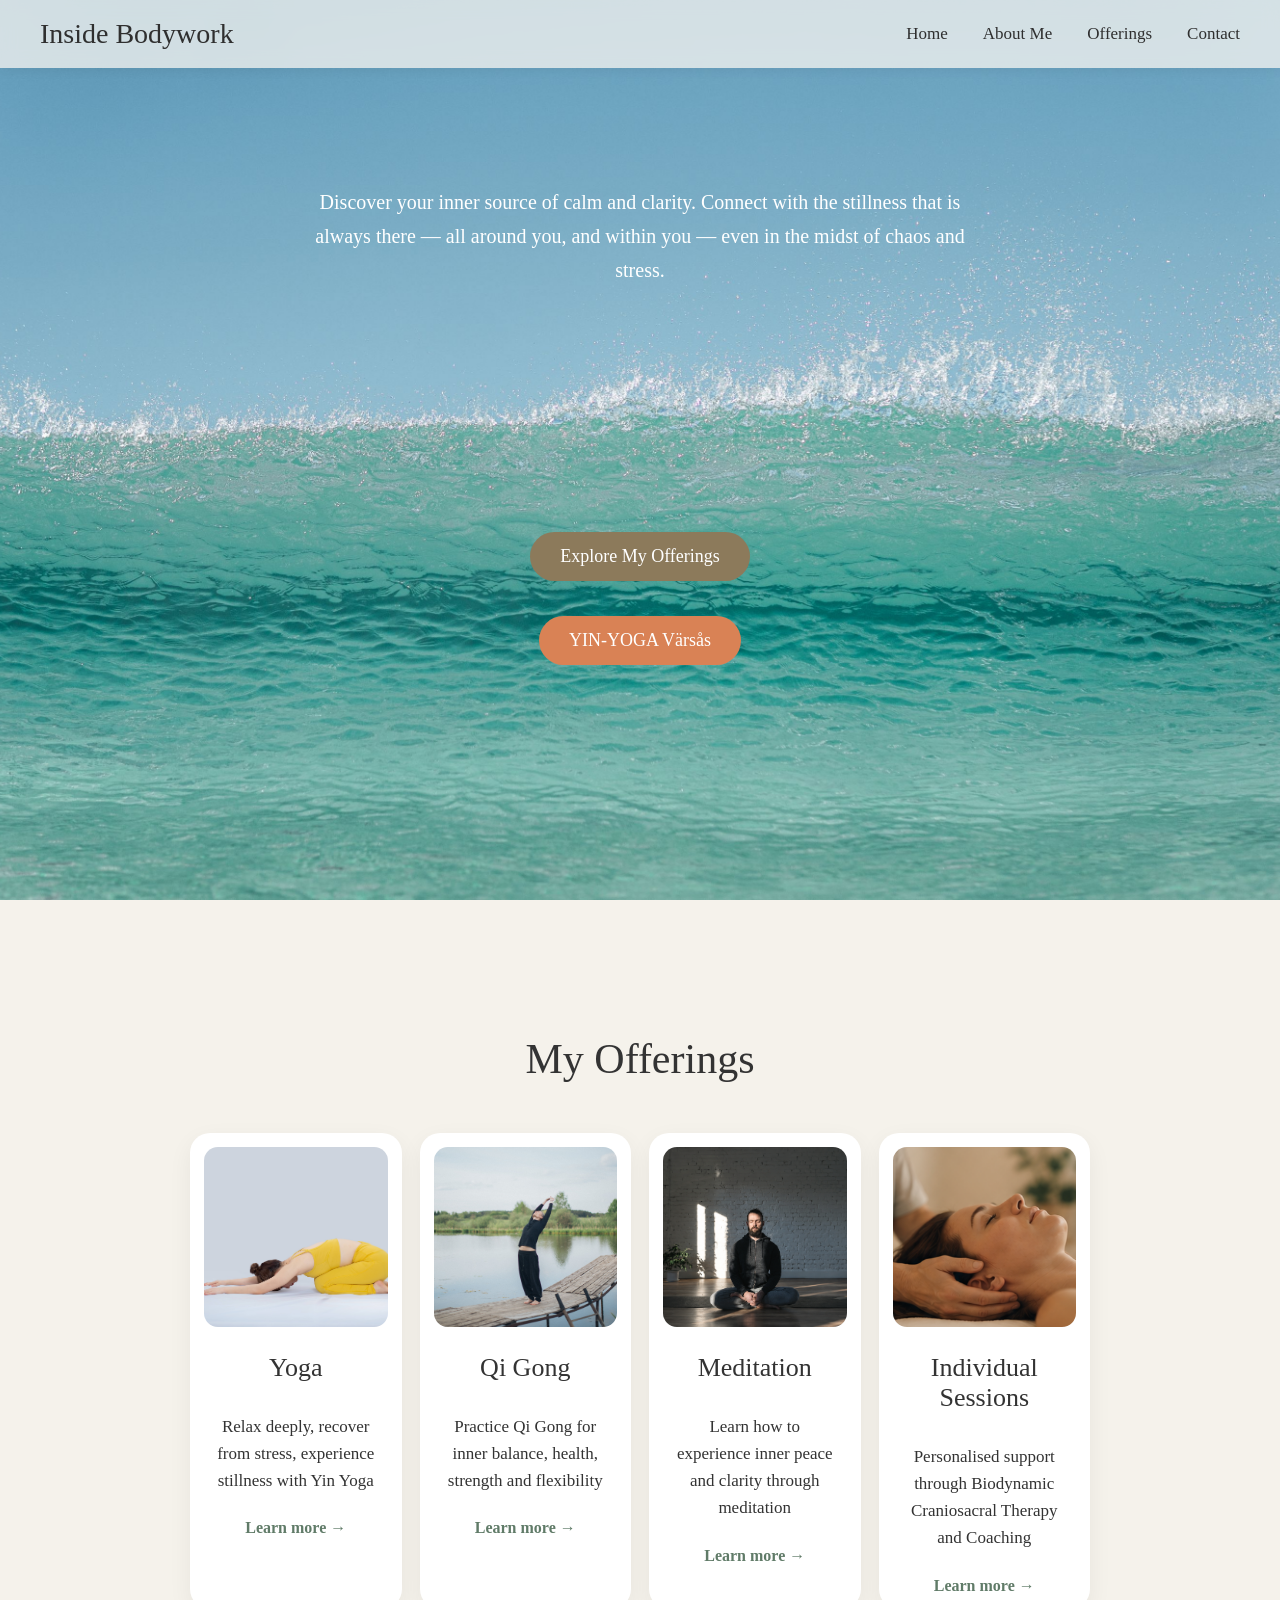
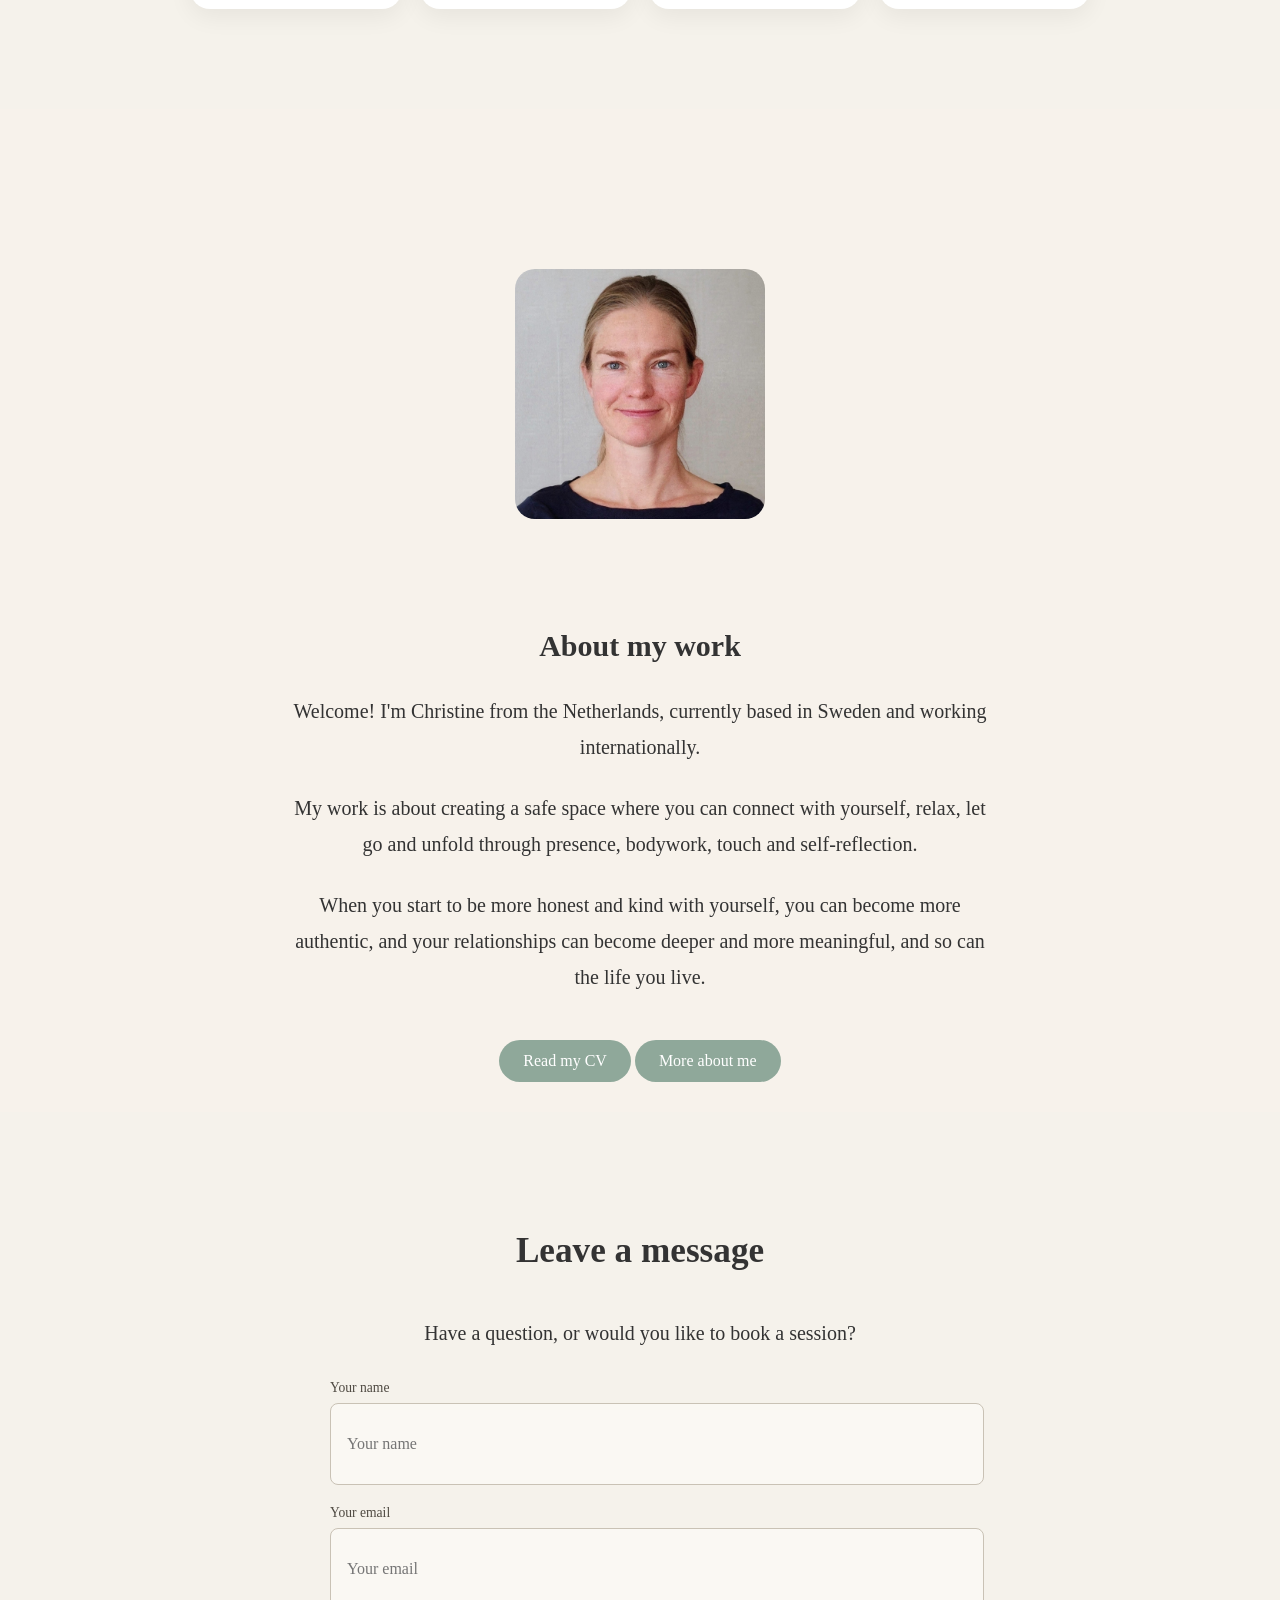
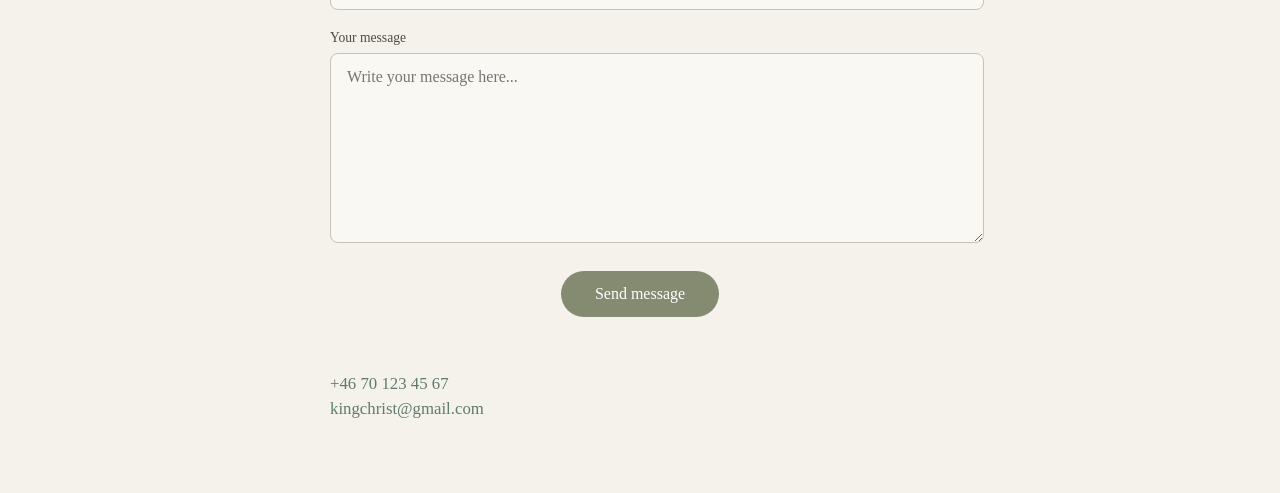
==== commit bdfda314: "g" ====
--- a/index.html
+++ b/index.html
@@ -119,8 +119,11 @@
 
     <div class="about-container">
 
-        <div class="about-image">
-<img src="images/Profil/ME1.png" alt="Christine">
+<div class="about-image">
+    <img src="images/Profil/ME1.png" alt="Christine">
+</div>
+
+<div class="about-text">
         <div class="about-text">
 
             <h2>About my work</h2>
--- a/css/style.css
+++ b/css/style.css
@@ -949,7 +949,10 @@
 .orange-button:hover {
     background-color: #C46D43;
 }
-
+a.button.orange-button {
+    background-color: #D98255 !important;
+    color: white !important;
+}
 /* About section - centered profile photo */
 
 .about-container {
@@ -1055,3 +1058,4 @@
 .yin-hero p {
     text-align: center;
 }
+
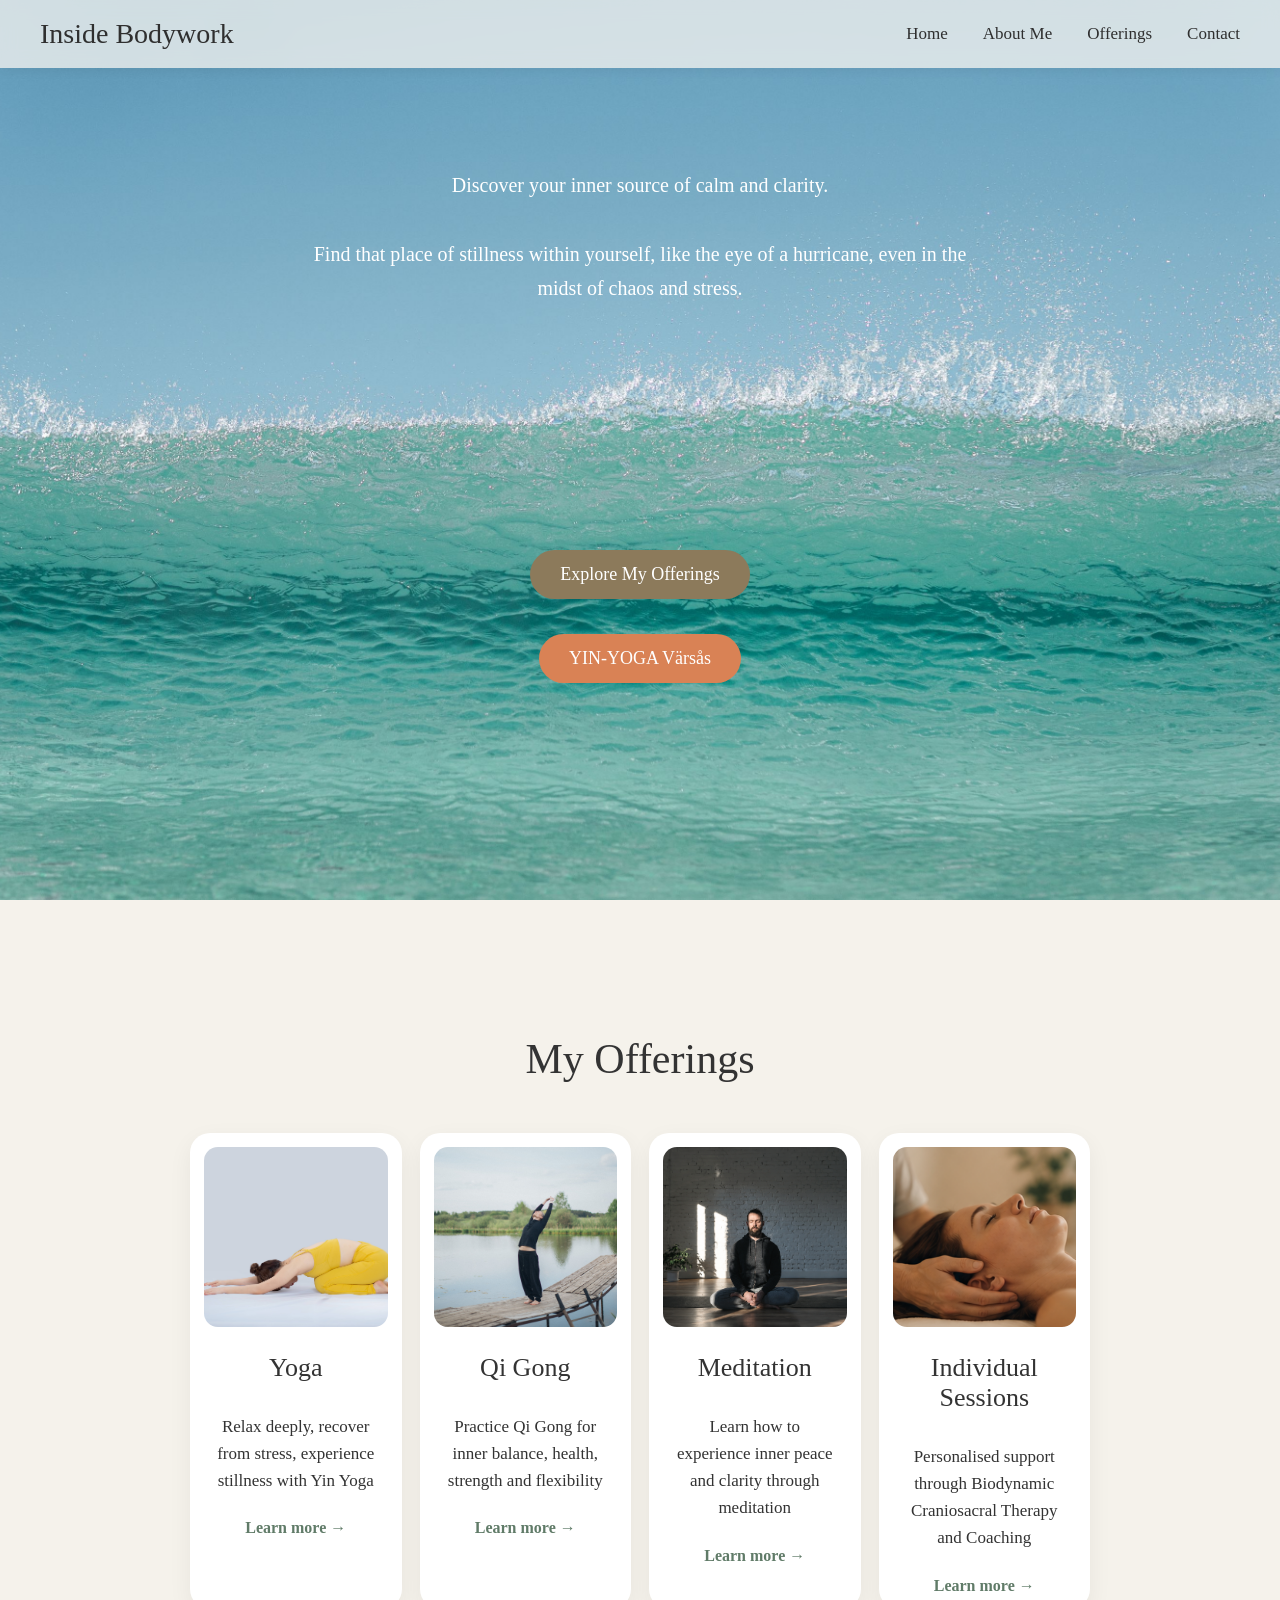
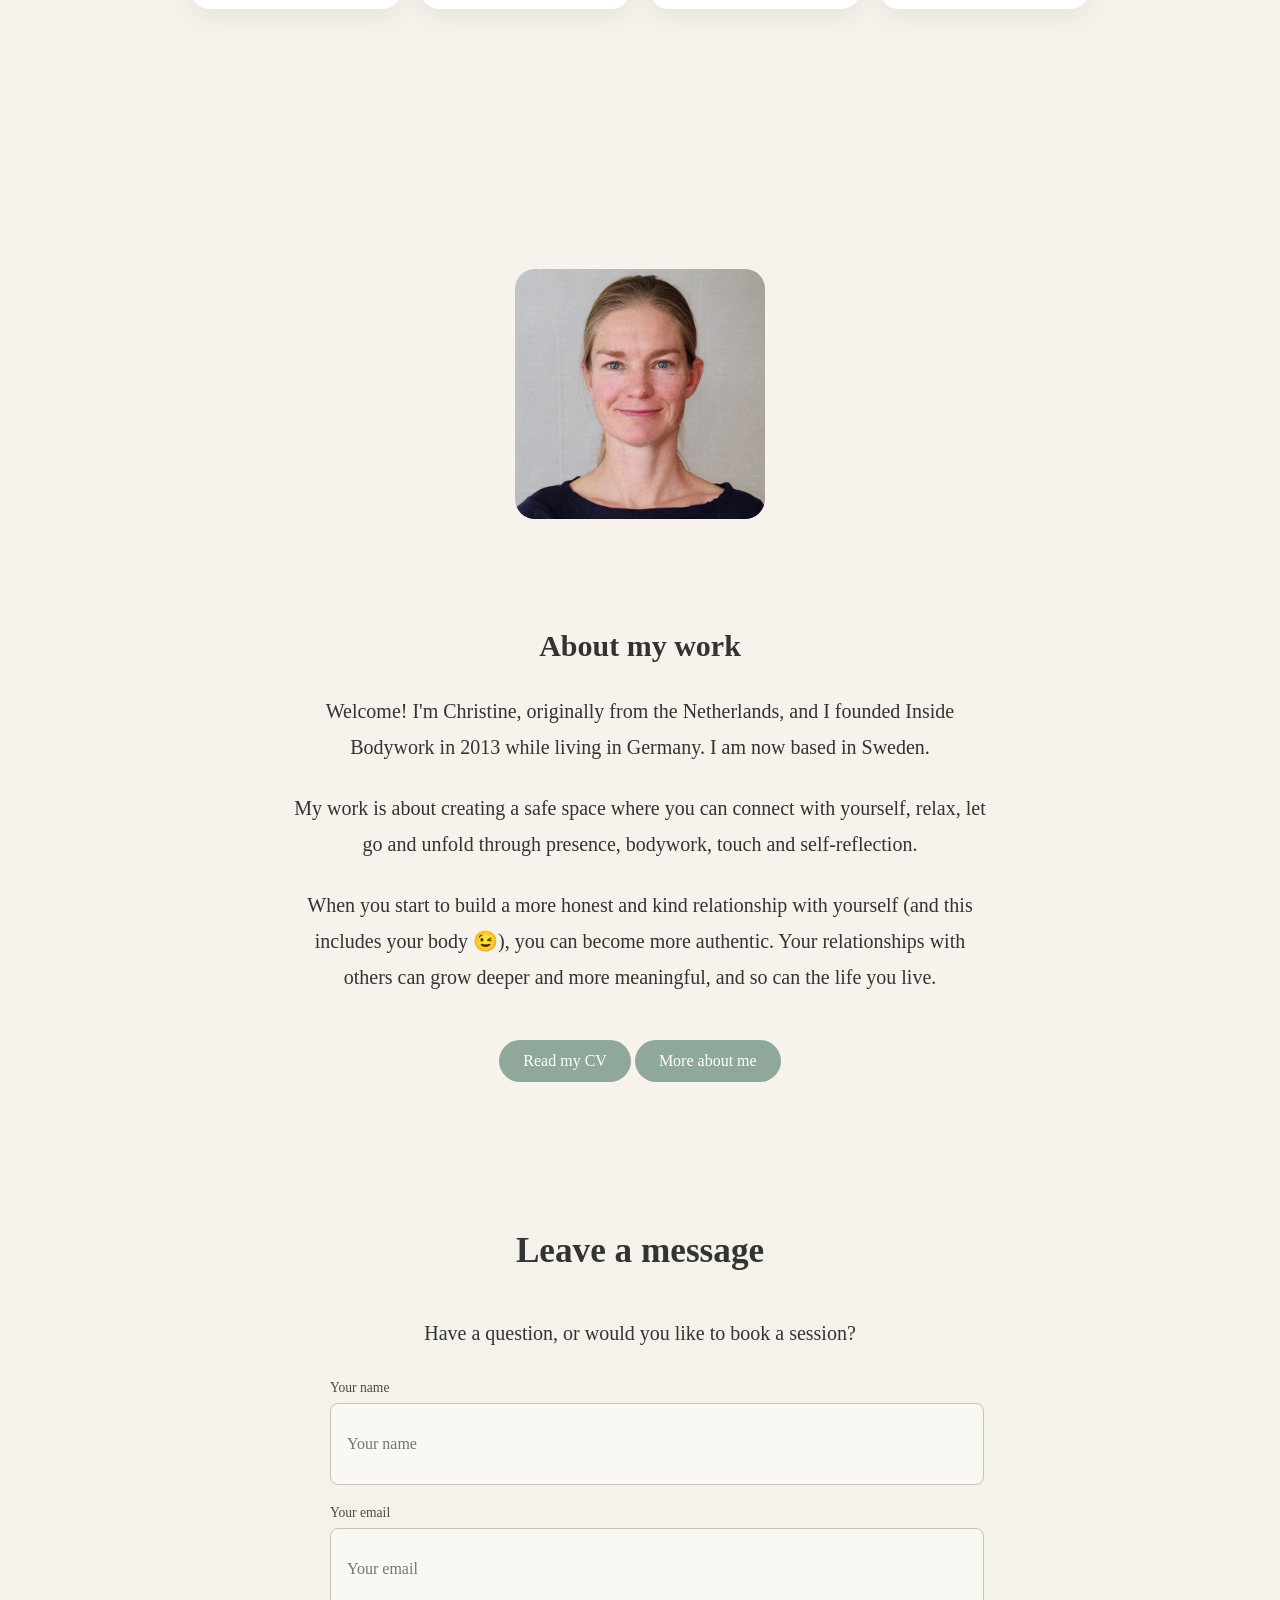
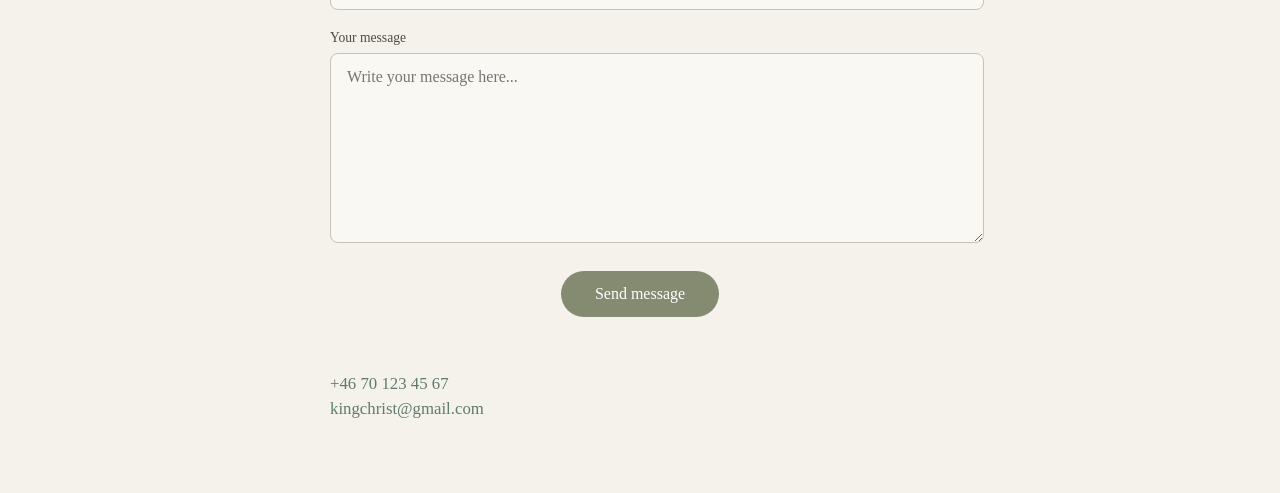
==== commit 868aa60e: "d" ====
--- a/index.html
+++ b/index.html
@@ -30,10 +30,15 @@
 <!-- HOME -->
 <section id="home" class="hero">
 
-
-<p>
-Discover your inner source of calm and clarity. Connect with the stillness that is always there — all around you, and within you — even in the midst of chaos and stress.
-</p>
+    <p>
+        Discover your inner source of calm and clarity.
+    </p>
+
+    <p style="margin-top: 5px;">
+        Find that place of stillness within yourself, like the eye of a hurricane,
+        even in the midst of chaos and stress.
+    </p>
+
 
 <!--
 <a href="read-more.html" class="read-more">
@@ -128,7 +133,7 @@
 
             <h2>About my work</h2>
 
- <p>Welcome! I'm Christine from the Netherlands, currently based in Sweden and working internationally.</p>
+ <p>Welcome! I'm Christine, originally from the Netherlands, and I founded Inside Bodywork in 2013 while living in Germany. I am now based in Sweden.</p>
 
 <p>
     My work is about creating a safe space where you can
@@ -137,10 +142,7 @@
 </p>
 
 <p>
-    When you start to be more honest and kind with yourself, you can become
-    more authentic, and your relationships can become deeper and more meaningful,
-    and so can the life you live.
-</p>
+When you start to build a more honest and kind relationship with yourself (and this includes your body 😉), you can become more authentic. Your relationships with others can grow deeper and more meaningful, and so can the life you live.</p>
             <a href="CV.html" class="about-button">
     Read my CV
 </a>
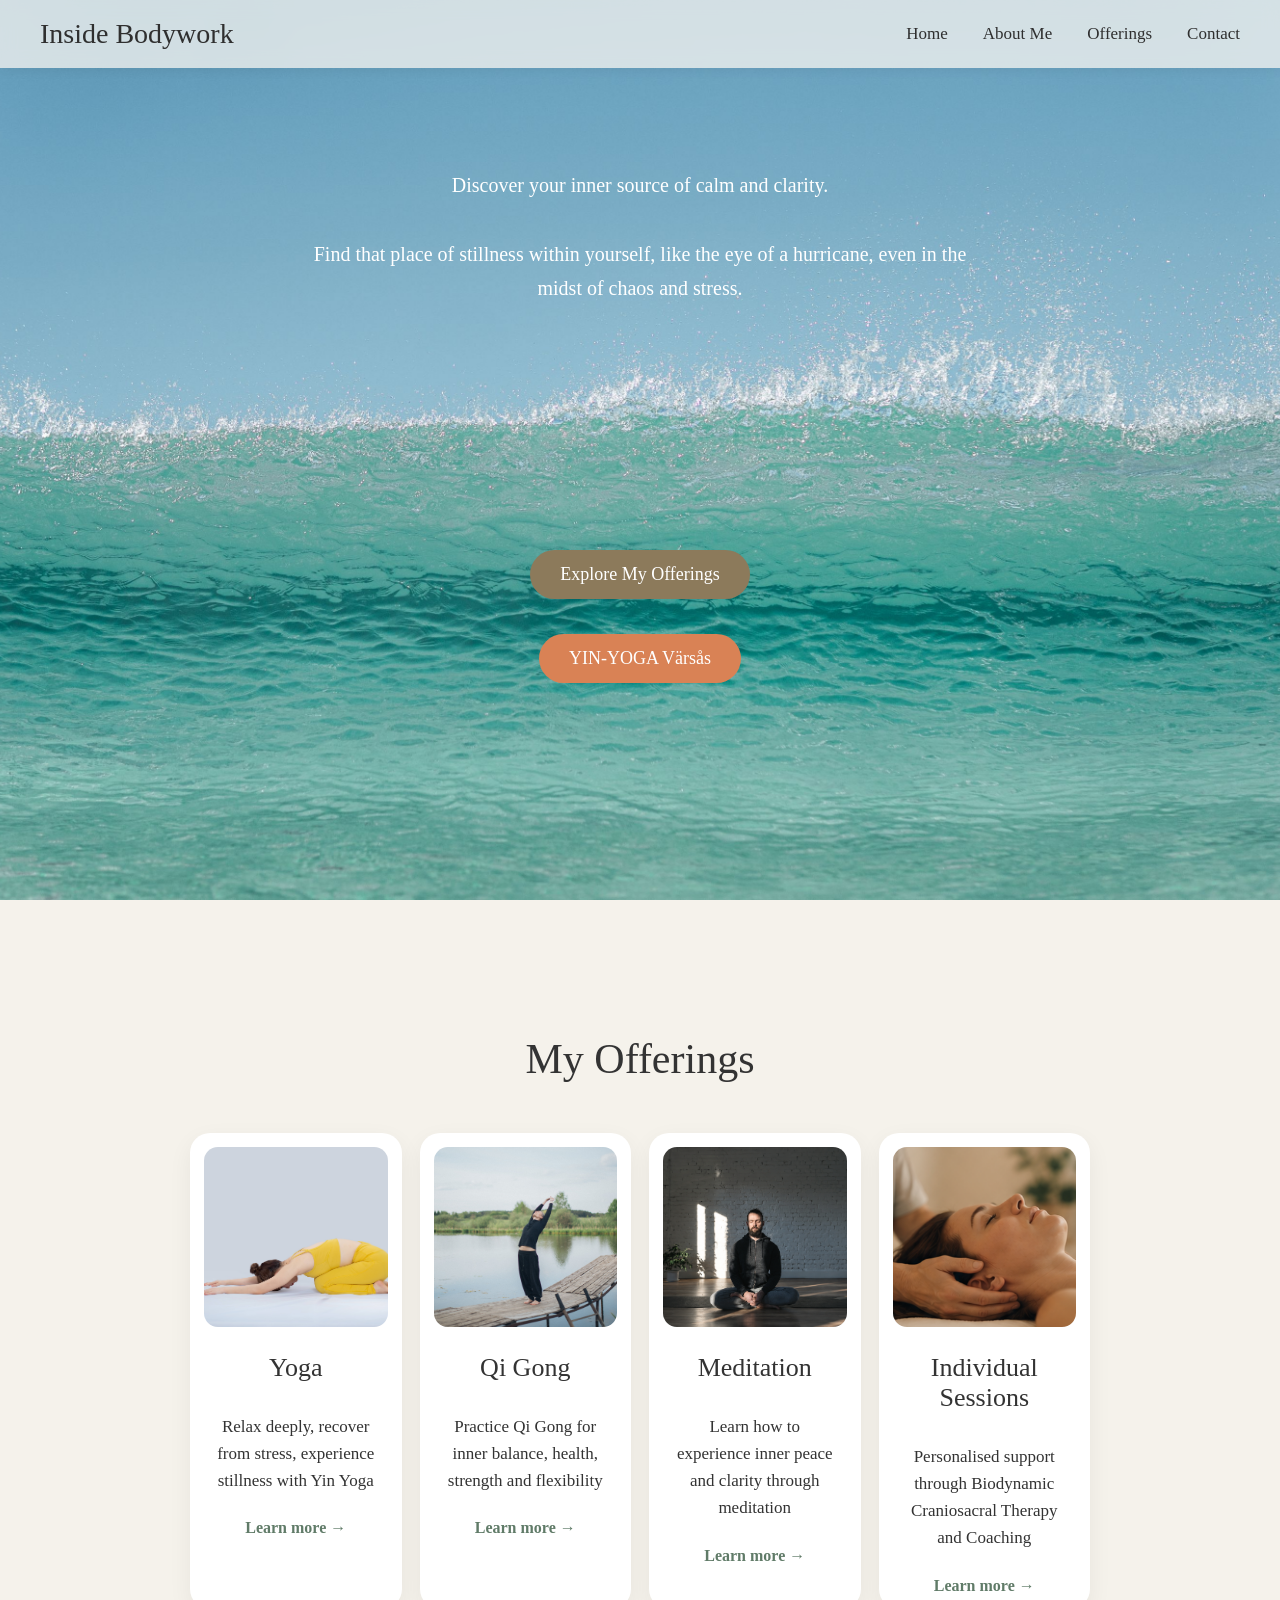
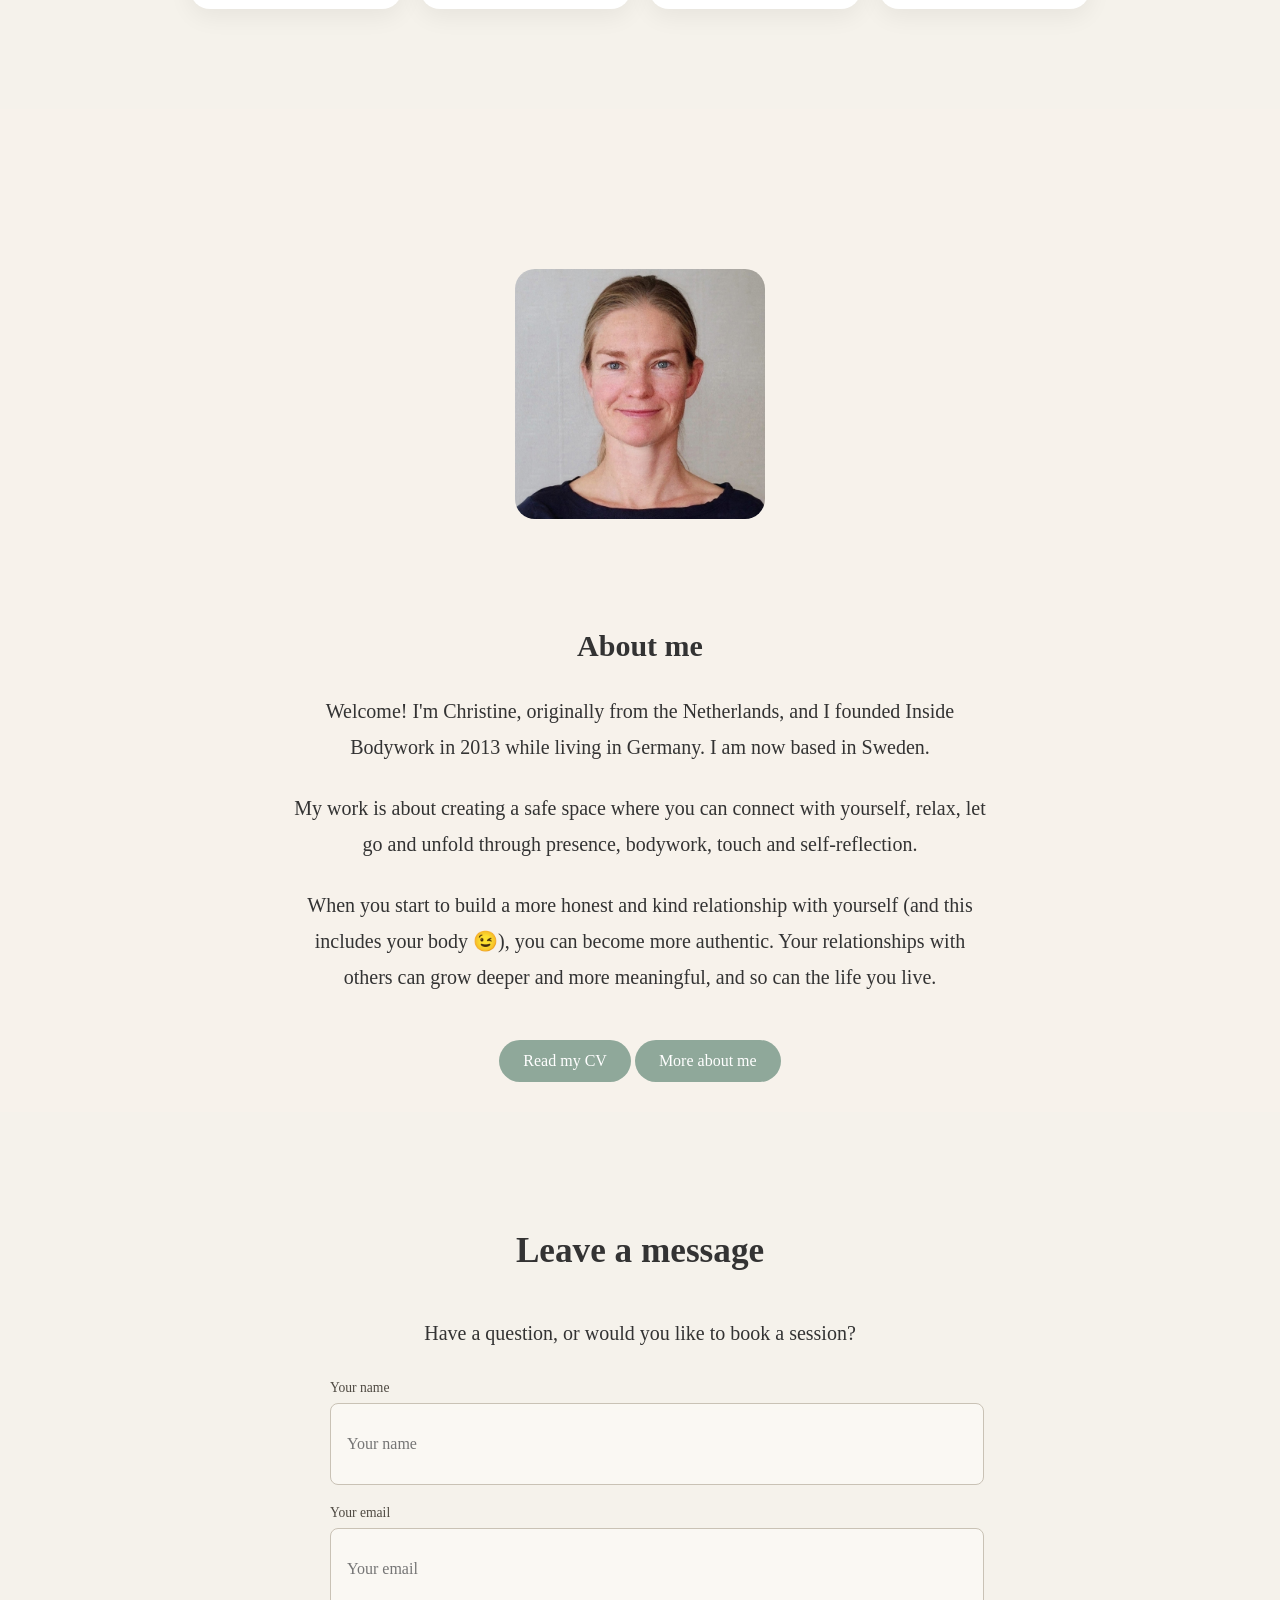
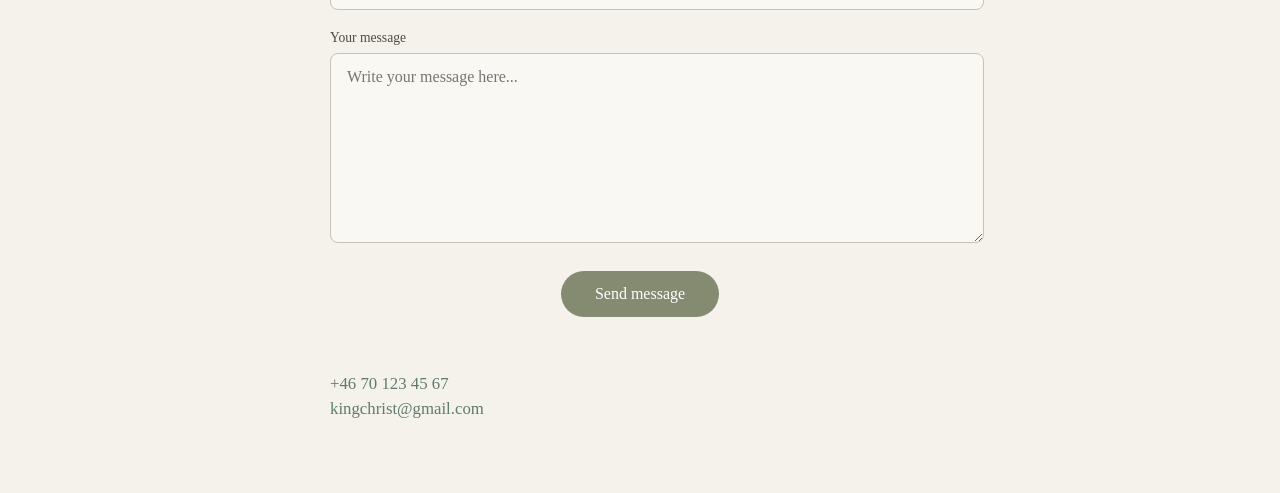
==== commit 19473fd3: "h" ====
--- a/index.html
+++ b/index.html
@@ -3,7 +3,7 @@
 <head>
     <meta charset="UTF-8">
     <meta name="viewport" content="width=device-width, initial-scale=1.0">
-    <title>Hitta tillbaka till dig själv</title>
+    <title>Inside Bodywork with Christine King</title>
 
     <link rel="stylesheet" href="css/style.css">
 </head>
@@ -131,7 +131,7 @@
 <div class="about-text">
         <div class="about-text">
 
-            <h2>About my work</h2>
+            <h2>About me</h2>
 
  <p>Welcome! I'm Christine, originally from the Netherlands, and I founded Inside Bodywork in 2013 while living in Germany. I am now based in Sweden.</p>
 
